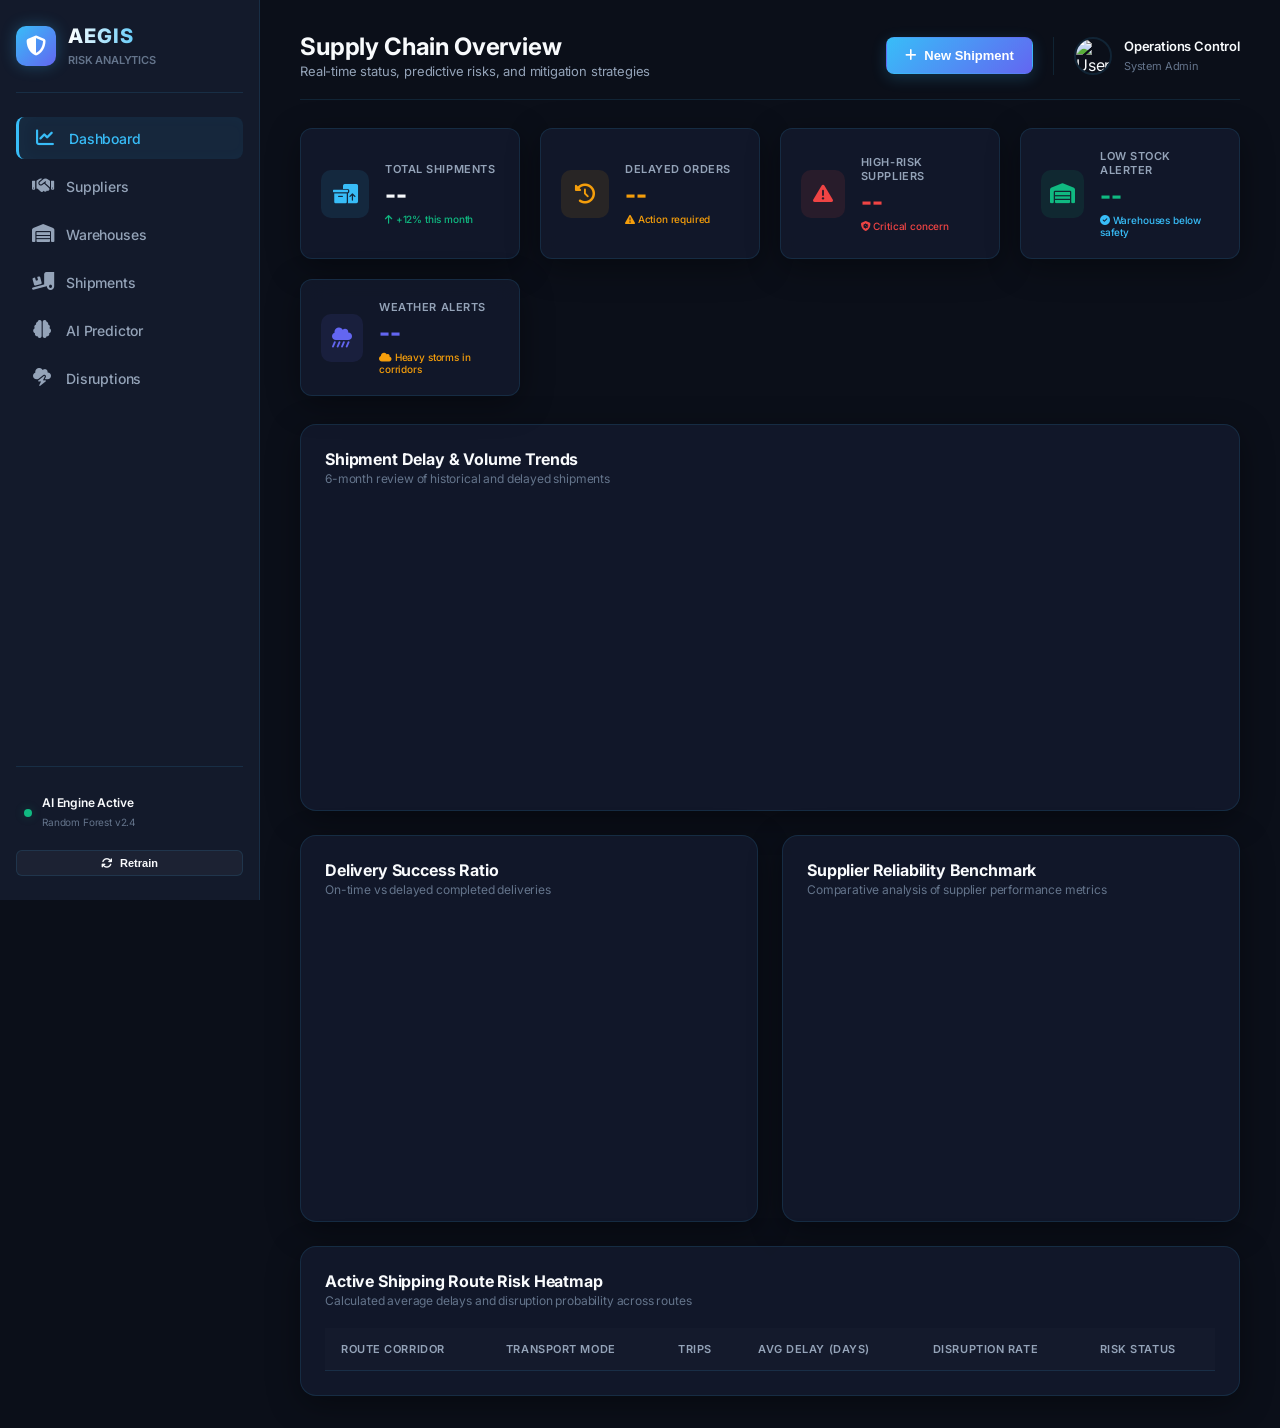
==== index.html @ c8219373 "Deploy Aegis dashboard to GitHub Pages with client-side simulation" ====
<!DOCTYPE html>
<html lang="en">
<head>
    <meta charset="UTF-8">
    <meta name="viewport" content="width=device-width, initial-scale=1.0">
    <title>Aegis - AI Supply Chain Risk Predictor</title>
    <!-- Google Fonts -->
    <link href="https://fonts.googleapis.com/css2?family=Inter:wght@300;400;500;600;700;800&family=JetBrains+Mono:wght@400;500&display=swap" rel="stylesheet">
    <!-- FontAwesome Icons -->
    <link rel="stylesheet" href="https://cdnjs.cloudflare.com/ajax/libs/font-awesome/6.4.0/css/all.min.css">
    <!-- Chart.js -->
    <script src="https://cdn.jsdelivr.net/npm/chart.js"></script>
    <!-- Custom CSS -->
    <link rel="stylesheet" href="static/css/style.css">
</head>
<body>
    <div class="app-container">
        <!-- Sidebar Navigation -->
        <aside class="sidebar">
            <div class="logo-area">
                <div class="logo-icon">
                    <i class="fa-solid fa-shield-halved"></i>
                </div>
                <div class="logo-text">
                    <h1>AEGIS</h1>
                    <span>Risk Analytics</span>
                </div>
            </div>
            
            <nav class="nav-menu">
                <a href="#" class="nav-item active" data-tab="dashboard">
                    <i class="fa-solid fa-chart-line"></i>
                    <span>Dashboard</span>
                </a>
                <a href="#" class="nav-item" data-tab="suppliers">
                    <i class="fa-solid fa-handshake"></i>
                    <span>Suppliers</span>
                </a>
                <a href="#" class="nav-item" data-tab="warehouses">
                    <i class="fa-solid fa-warehouse"></i>
                    <span>Warehouses</span>
                </a>
                <a href="#" class="nav-item" data-tab="shipments">
                    <i class="fa-solid fa-truck-ramp-box"></i>
                    <span>Shipments</span>
                </a>
                <a href="#" class="nav-item" data-tab="predictor">
                    <i class="fa-solid fa-brain"></i>
                    <span>AI Predictor</span>
                </a>
                <a href="#" class="nav-item" data-tab="disruptions">
                    <i class="fa-solid fa-cloud-bolt"></i>
                    <span>Disruptions</span>
                </a>
            </nav>
            
            <div class="sidebar-footer">
                <div class="model-status">
                    <div class="status-indicator online"></div>
                    <div class="status-details">
                        <p>AI Engine Active</p>
                        <span>Random Forest v2.4</span>
                    </div>
                </div>
                <button class="btn btn-secondary btn-sm" id="btn-retrain-sidebar">
                    <i class="fa-solid fa-arrows-rotate"></i> Retrain
                </button>
            </div>
        </aside>

        <!-- Main Workspace -->
        <main class="main-content">
            <!-- Header -->
            <header class="main-header">
                <div class="header-title">
                    <h2 id="current-tab-title">Supply Chain Overview</h2>
                    <p id="current-tab-subtitle">Real-time status, predictive risks, and mitigation strategies</p>
                </div>
                <div class="header-actions">
                    <button class="btn btn-primary" id="btn-add-shipment-header">
                        <i class="fa-solid fa-plus"></i> New Shipment
                    </button>
                    <div class="user-profile">
                        <img src="https://ui-avatars.com/api/?name=Supply+Manager&background=0F172A&color=38BDF8&bold=true" alt="User Avatar" class="profile-pic">
                        <div class="user-info">
                            <h4>Operations Control</h4>
                            <span>System Admin</span>
                        </div>
                    </div>
                </div>
            </header>

            <!-- Dynamic Tab Views -->
            <div class="tab-content-container">
                
                <!-- 1. DASHBOARD TAB -->
                <section class="tab-view active" id="tab-dashboard">
                    <!-- Metrics Cards Grid -->
                    <div class="metrics-grid">
                        <div class="metric-card card-glow-blue">
                            <div class="card-icon blue-bg">
                                <i class="fa-solid fa-boxes-packing"></i>
                            </div>
                            <div class="card-data">
                                <span class="metric-label">Total Shipments</span>
                                <h3 class="metric-value" id="stat-total-shipments">--</h3>
                                <span class="metric-change positive"><i class="fa-solid fa-arrow-up"></i> +12% this month</span>
                            </div>
                        </div>
                        <div class="metric-card card-glow-amber">
                            <div class="card-icon amber-bg">
                                <i class="fa-solid fa-clock-rotate-left"></i>
                            </div>
                            <div class="card-data">
                                <span class="metric-label">Delayed Orders</span>
                                <h3 class="metric-value text-amber" id="stat-delayed-orders">--</h3>
                                <span class="metric-change warning"><i class="fa-solid fa-triangle-exclamation"></i> Action required</span>
                            </div>
                        </div>
                        <div class="metric-card card-glow-red">
                            <div class="card-icon red-bg">
                                <i class="fa-solid fa-triangle-exclamation"></i>
                            </div>
                            <div class="card-data">
                                <span class="metric-label">High-Risk Suppliers</span>
                                <h3 class="metric-value text-red" id="stat-high-risk-suppliers">--</h3>
                                <span class="metric-change danger"><i class="fa-solid fa-shield-virus"></i> Critical concern</span>
                            </div>
                        </div>
                        <div class="metric-card card-glow-emerald">
                            <div class="card-icon emerald-bg">
                                <i class="fa-solid fa-warehouse"></i>
                            </div>
                            <div class="card-data">
                                <span class="metric-label">Low Stock Alerter</span>
                                <h3 class="metric-value text-emerald" id="stat-low-stock-warehouses">--</h3>
                                <span class="metric-change safe"><i class="fa-solid fa-circle-check"></i> Warehouses below safety</span>
                            </div>
                        </div>
                        <div class="metric-card card-glow-indigo">
                            <div class="card-icon indigo-bg">
                                <i class="fa-solid fa-cloud-showers-heavy"></i>
                            </div>
                            <div class="card-data">
                                <span class="metric-label">Weather Alerts</span>
                                <h3 class="metric-value text-indigo" id="stat-weather-alerts">--</h3>
                                <span class="metric-change warning"><i class="fa-solid fa-cloud"></i> Heavy storms in corridors</span>
                            </div>
                        </div>
                    </div>

                    <!-- Charts Grid -->
                    <div class="dashboard-grid">
                        <div class="grid-card double-width">
                            <div class="card-header">
                                <h3>Shipment Delay & Volume Trends</h3>
                                <p>6-month review of historical and delayed shipments</p>
                            </div>
                            <div class="chart-wrapper">
                                <canvas id="chart-delay-trends"></canvas>
                            </div>
                        </div>
                        
                        <div class="grid-card">
                            <div class="card-header">
                                <h3>Delivery Success Ratio</h3>
                                <p>On-time vs delayed completed deliveries</p>
                            </div>
                            <div class="chart-wrapper">
                                <canvas id="chart-delivery-success"></canvas>
                            </div>
                        </div>

                        <div class="grid-card">
                            <div class="card-header">
                                <h3>Supplier Reliability Benchmark</h3>
                                <p>Comparative analysis of supplier performance metrics</p>
                            </div>
                            <div class="chart-wrapper">
                                <canvas id="chart-supplier-perf"></canvas>
                            </div>
                        </div>

                        <div class="grid-card double-width">
                            <div class="card-header">
                                <h3>Active Shipping Route Risk Heatmap</h3>
                                <p>Calculated average delays and disruption probability across routes</p>
                            </div>
                            <div class="route-heatmap-container">
                                <div class="table-responsive">
                                    <table class="data-table" id="table-route-heatmap">
                                        <thead>
                                            <tr>
                                                <th>Route Corridor</th>
                                                <th>Transport Mode</th>
                                                <th>Trips</th>
                                                <th>Avg Delay (Days)</th>
                                                <th>Disruption Rate</th>
                                                <th>Risk Status</th>
                                            </tr>
                                        </thead>
                                        <tbody>
                                            <!-- Dynanically populated -->
                                        </tbody>
                                    </table>
                                </div>
                            </div>
                        </div>
                    </div>
                </section>

                <!-- 2. SUPPLIERS TAB -->
                <section class="tab-view" id="tab-suppliers">
                    <div class="section-actions-bar">
                        <h3>Supplier Roster & Risks</h3>
                        <button class="btn btn-primary btn-icon-text" id="btn-show-add-supplier">
                            <i class="fa-solid fa-user-plus"></i> Add New Supplier
                        </button>
                    </div>

                    <!-- Form Panel (Hidden by default) -->
                    <div class="form-panel collapse-panel" id="panel-add-supplier">
                        <div class="panel-header">
                            <h4>Register New Supplier</h4>
                            <button class="close-btn" id="btn-close-supplier-form"><i class="fa-solid fa-xmark"></i></button>
                        </div>
                        <form id="form-add-supplier" class="grid-form">
                            <div class="form-group">
                                <label for="sup-name">Supplier Name*</label>
                                <input type="text" id="sup-name" required placeholder="e.g. Reliance Logistics Group">
                            </div>
                            <div class="form-group">
                                <label for="sup-email">Contact Email</label>
                                <input type="email" id="sup-email" placeholder="e.g. supply@reliance.com">
                            </div>
                            <div class="form-group">
                                <label for="sup-phone">Contact Phone</label>
                                <input type="text" id="sup-phone" placeholder="e.g. +91-22-345678">
                            </div>
                            <div class="form-group">
                                <label for="sup-reliability">Historical Reliability Score (0-100)*</label>
                                <input type="number" id="sup-reliability" min="1" max="100" value="95" required>
                            </div>
                            <div class="form-group">
                                <label for="sup-delays">Past Delays Ratio (0.00 - 1.00)*</label>
                                <input type="number" id="sup-delays" min="0" max="1" step="0.01" value="0.05" required>
                            </div>
                            <div class="form-group">
                                <label for="sup-political">Geopolitical Risk Level*</label>
                                <select id="sup-political" required>
                                    <option value="Low">Low Risk</option>
                                    <option value="Medium">Medium Risk</option>
                                    <option value="High">High Risk</option>
                                </select>
                            </div>
                            <div class="form-actions">
                                <button type="button" class="btn btn-secondary" id="btn-cancel-supplier">Cancel</button>
                                <button type="submit" class="btn btn-primary">Save Supplier</button>
                            </div>
                        </form>
                    </div>

                    <div class="suppliers-grid" id="suppliers-list">
                        <!-- Supplier Cards will be injected here -->
                    </div>
                </section>

                <!-- 3. WAREHOUSES TAB -->
                <section class="tab-view" id="tab-warehouses">
                    <div class="section-actions-bar">
                        <h3>Warehouse Inventory Hubs</h3>
                        <div class="btn-group">
                            <button class="btn btn-secondary" id="btn-show-add-inventory">
                                <i class="fa-solid fa-dolly"></i> Adjust Stock
                            </button>
                            <button class="btn btn-primary" id="btn-show-add-warehouse">
                                <i class="fa-solid fa-house-chimney-medical"></i> Add Warehouse
                            </button>
                        </div>
                    </div>

                    <!-- Add Warehouse Form Panel -->
                    <div class="form-panel collapse-panel" id="panel-add-warehouse">
                        <div class="panel-header">
                            <h4>Register Storage Facility</h4>
                            <button class="close-btn" id="btn-close-warehouse-form"><i class="fa-solid fa-xmark"></i></button>
                        </div>
                        <form id="form-add-warehouse" class="grid-form">
                            <div class="form-group">
                                <label for="wh-name">Warehouse Name*</label>
                                <input type="text" id="wh-name" required placeholder="e.g. Pune Central Depot">
                            </div>
                            <div class="form-group">
                                <label for="wh-location">Location Address*</label>
                                <input type="text" id="wh-location" required placeholder="e.g. Pune, Maharashtra, India">
                            </div>
                            <div class="form-group">
                                <label for="wh-capacity">Storage Capacity (Units)*</label>
                                <input type="number" id="wh-capacity" required min="1000" placeholder="e.g. 50000">
                            </div>
                            <div class="form-group">
                                <label for="wh-threshold">Min Stock Safety Threshold (Units)*</label>
                                <input type="number" id="wh-threshold" required min="100" value="1000">
                            </div>
                            <div class="form-actions">
                                <button type="button" class="btn btn-secondary" id="btn-cancel-warehouse">Cancel</button>
                                <button type="submit" class="btn btn-primary">Save Facility</button>
                            </div>
                        </form>
                    </div>

                    <!-- Adjust Stock Form Panel -->
                    <div class="form-panel collapse-panel" id="panel-add-inventory">
                        <div class="panel-header">
                            <h4>Update Stock / Log Inventory</h4>
                            <button class="close-btn" id="btn-close-inventory-form"><i class="fa-solid fa-xmark"></i></button>
                        </div>
                        <form id="form-add-inventory" class="grid-form">
                            <div class="form-group">
                                <label for="inv-warehouse">Warehouse Location*</label>
                                <select id="inv-warehouse" required>
                                    <!-- Dynamic Warehouses -->
                                </select>
                            </div>
                            <div class="form-group">
                                <label for="inv-item">Item Description*</label>
                                <input type="text" id="inv-item" required placeholder="e.g. Semiconductor Chips (A55)">
                            </div>
                            <div class="form-group">
                                <label for="inv-qty">Stock Quantity*</label>
                                <input type="number" id="inv-qty" required min="0" placeholder="e.g. 1500">
                            </div>
                            <div class="form-group">
                                <label for="inv-cost">Unit Replacement Cost ($)*</label>
                                <input type="number" id="inv-cost" required min="0.01" step="0.01" placeholder="e.g. 45.00">
                            </div>
                            <div class="form-actions">
                                <button type="button" class="btn btn-secondary" id="btn-cancel-inventory">Cancel</button>
                                <button type="submit" class="btn btn-primary">Update Inventory</button>
                            </div>
                        </form>
                    </div>

                    <div class="warehouse-layout">
                        <!-- Warehouses Grid (Left Side) -->
                        <div class="warehouse-grid" id="warehouses-list">
                            <!-- Dynamic Warehouse summary cards -->
                        </div>

                        <!-- Consolidated Inventory Table (Right Side) -->
                        <div class="inventory-card">
                            <div class="card-header">
                                <h3>Consolidated Inventory Matrix</h3>
                                <p>Comprehensive sku stock availability and warehouse mappings</p>
                            </div>
                            <div class="table-responsive">
                                <table class="data-table">
                                    <thead>
                                        <tr>
                                            <th>Item SKU</th>
                                            <th>Stored Facility</th>
                                            <th>Quantity Available</th>
                                            <th>Unit Valuation</th>
                                            <th>Total Asset Value</th>
                                        </tr>
                                    </thead>
                                    <tbody id="inventory-table-body">
                                        <!-- Dynamic items -->
                                    </tbody>
                                </table>
                            </div>
                        </div>
                    </div>
                </section>

                <!-- 4. SHIPMENTS TAB -->
                <section class="tab-view" id="tab-shipments">
                    <div class="section-actions-bar">
                        <h3>Shipment Logistics Pipeline</h3>
                        <button class="btn btn-primary" id="btn-show-add-shipment">
                            <i class="fa-solid fa-truck-loading"></i> Log New Shipment
                        </button>
                    </div>

                    <!-- Log Shipment Form Panel -->
                    <div class="form-panel collapse-panel" id="panel-add-shipment">
                        <div class="panel-header">
                            <h4>Log Cargo Transit</h4>
                            <button class="close-btn" id="btn-close-shipment-form"><i class="fa-solid fa-xmark"></i></button>
                        </div>
                        <form id="form-add-shipment" class="grid-form">
                            <div class="form-group">
                                <label for="ship-tracking">Tracking Reference (Leave empty for Auto-gen)</label>
                                <input type="text" id="ship-tracking" placeholder="e.g. TRK-A7B89">
                            </div>
                            <div class="form-group">
                                <label for="ship-supplier">Originating Supplier*</label>
                                <select id="ship-supplier" required>
                                    <!-- Dynamic -->
                                </select>
                            </div>
                            <div class="form-group">
                                <label for="ship-warehouse">Destination Warehouse*</label>
                                <select id="ship-warehouse" required>
                                    <!-- Dynamic -->
                                </select>
                            </div>
                            <div class="form-group">
                                <label for="ship-origin">Route Origin City*</label>
                                <input type="text" id="ship-origin" required placeholder="e.g. Pune Hub">
                            </div>
                            <div class="form-group">
                                <label for="ship-dest">Route Destination City*</label>
                                <input type="text" id="ship-dest" required placeholder="e.g. Delhi Depot">
                            </div>
                            <div class="form-group">
                                <label for="ship-distance">Transit Distance (km)*</label>
                                <input type="number" id="ship-distance" required min="1" placeholder="e.g. 850">
                            </div>
                            <div class="form-group">
                                <label for="ship-mode">Transport Mode*</label>
                                <select id="ship-mode" required>
                                    <option value="Truck">Road Transport (Truck)</option>
                                    <option value="Rail">Rail Freight (Train)</option>
                                    <option value="Air">Air Freight (Plane)</option>
                                    <option value="Sea">Ocean Cargo (Ship)</option>
                                </select>
                            </div>
                            <div class="form-group">
                                <label for="ship-weather">Local Weather forecast*</label>
                                <select id="ship-weather" required>
                                    <option value="Clear">Clear Sky</option>
                                    <option value="Light Rain">Light Drizzle / Rain</option>
                                    <option value="Heavy Rain">Torrential Downpour / Heavy Rain</option>
                                    <option value="Snow">Snow Accumulation / Blizzard</option>
                                    <option value="Storm">Severe Wind Storm / Typhoon</option>
                                </select>
                            </div>
                            <div class="form-group">
                                <label for="ship-traffic">Expected Highway Traffic*</label>
                                <select id="ship-traffic" required>
                                    <option value="Low">Low Traffic (Smooth Flow)</option>
                                    <option value="Medium">Moderate Traffic (Minor delays)</option>
                                    <option value="High">Congested Traffic (Heavy jams)</option>
                                </select>
                            </div>
                            <div class="form-group">
                                <label for="ship-fuel">Fuel Market Price ($/Gal)*</label>
                                <input type="number" id="ship-fuel" min="0.1" step="0.01" value="3.50" required>
                            </div>
                            <div class="form-group">
                                <label for="ship-holiday">Is Holiday / Peak Season?*</label>
                                <select id="ship-holiday" required>
                                    <option value="0">Standard Season</option>
                                    <option value="1">Holiday / Festival Season (Peak Load)</option>
                                </select>
                            </div>
                            <div class="form-group">
                                <label for="ship-date">Departure Date*</label>
                                <input type="date" id="ship-date" required>
                            </div>
                            <div class="form-group">
                                <label for="ship-status">Transit Status*</label>
                                <select id="ship-status" required>
                                    <option value="In Transit">In Transit</option>
                                    <option value="Delivered">Delivered (No Delay)</option>
                                    <option value="Delayed">Delayed (Stuck/Late)</option>
                                </select>
                            </div>
                            <div class="form-group historical-only" style="display:none;">
                                <label for="ship-delay-days">Actual Delay (Days)</label>
                                <input type="number" id="ship-delay-days" min="0" value="0">
                            </div>
                            <div class="form-actions">
                                <button type="button" class="btn btn-secondary" id="btn-cancel-shipment">Cancel</button>
                                <button type="submit" class="btn btn-primary">Log Cargo</button>
                            </div>
                        </form>
                    </div>

                    <!-- Shipments Data Table -->
                    <div class="grid-card full-width">
                        <div class="table-responsive">
                            <table class="data-table" id="shipments-table">
                                <thead>
                                    <tr>
                                        <th>Ref Code</th>
                                        <th>Supplier Name</th>
                                        <th>Route Corridor</th>
                                        <th>Distance</th>
                                        <th>Transport</th>
                                        <th>Departure</th>
                                        <th>Status</th>
                                        <th>Weather</th>
                                        <th>Traffic</th>
                                        <th>Delay</th>
                                    </tr>
                                </thead>
                                <tbody id="shipments-table-body">
                                    <!-- Loaded dynamically -->
                                </tbody>
                            </table>
                        </div>
                    </div>
                </section>

                <!-- 5. AI PREDICTOR TAB -->
                <section class="tab-view" id="tab-predictor">
                    <div class="ai-predictor-layout">
                        <!-- Left Panel: Parameter Controls -->
                        <div class="predictor-controls card-glow-indigo">
                            <div class="card-header">
                                <h3>AI Simulation Console</h3>
                                <p>Adjust supply chain parameters below to simulate shipment delay probability, expected durations, and recommended actions.</p>
                            </div>
                            <form id="form-ai-predictor" class="vertical-form">
                                <div class="form-group">
                                    <label for="pred-supplier">Originating Supplier</label>
                                    <select id="pred-supplier" required>
                                        <!-- Dynamic suppliers list -->
                                    </select>
                                    <small class="helper-text" id="pred-supplier-meta">Geopolitical & Reliability indicators auto-resolved</small>
                                </div>
                                <div class="form-group">
                                    <label for="pred-mode">Logistics transport Mode</label>
                                    <select id="pred-mode" required>
                                        <option value="Truck">Road Freight (Truck)</option>
                                        <option value="Rail">Rail Transport (Freight Train)</option>
                                        <option value="Air">Air Freight (Cargo plane)</option>
                                        <option value="Sea">Maritime Freight (Cargo Ship)</option>
                                    </select>
                                </div>
                                <div class="form-group">
                                    <label for="pred-weather">Forecasted Weather Conditions</label>
                                    <select id="pred-weather" required>
                                        <option value="Clear">Clear / Stable</option>
                                        <option value="Light Rain">Light Rain / Showers</option>
                                        <option value="Heavy Rain">Heavy Rain / Downpour</option>
                                        <option value="Snow">Freezing Snow / Ice Accumulation</option>
                                        <option value="Storm">Severe Gales / Storm cell</option>
                                    </select>
                                </div>
                                <div class="form-group">
                                    <label for="pred-traffic">Traffic Congestion Index</label>
                                    <select id="pred-traffic" required>
                                        <option value="Low">Low Traffic (Smooth Transit)</option>
                                        <option value="Medium">Medium Traffic (Moderate Delay)</option>
                                        <option value="High">High Traffic (Gridlocks)</option>
                                    </select>
                                </div>
                                <div class="form-group">
                                    <label for="pred-distance">Calculated Route Distance (km)</label>
                                    <div class="slider-container">
                                        <input type="range" id="pred-distance" min="50" max="2500" value="850" class="custom-slider">
                                        <span class="slider-value" id="pred-distance-val">850 km</span>
                                    </div>
                                </div>
                                <div class="form-group">
                                    <label for="pred-fuel">Fuel Market Price Index ($/Gal)</label>
                                    <div class="slider-container">
                                        <input type="range" id="pred-fuel" min="2.00" max="6.00" step="0.10" value="3.50" class="custom-slider">
                                        <span class="slider-value" id="pred-fuel-val">$3.50</span>
                                    </div>
                                </div>
                                <div class="form-group">
                                    <label for="pred-holiday">Holiday Peak Loading</label>
                                    <select id="pred-holiday" required>
                                        <option value="0">Off-Peak Season (Standard)</option>
                                        <option value="1">Peak Festive / Holiday Season</option>
                                    </select>
                                </div>
                                
                                <button type="submit" class="btn btn-primary btn-block" id="btn-predict-risk">
                                    <i class="fa-solid fa-wand-magic-sparkles"></i> Compute Predictive Risk
                                </button>
                            </form>
                        </div>

                        <!-- Right Panel: Results & Recommendations -->
                        <div class="predictor-results">
                            <!-- Gauge Card -->
                            <div class="results-grid-top">
                                <div class="grid-card text-center" id="card-risk-gauge">
                                    <div class="card-header">
                                        <h3>Computed Risk Assessment</h3>
                                    </div>
                                    <div class="risk-gauge-wrapper">
                                        <div class="risk-gauge">
                                            <svg viewBox="0 0 100 100" class="gauge-svg">
                                                <circle cx="50" cy="50" r="40" class="gauge-background"></circle>
                                                <circle cx="50" cy="50" r="40" class="gauge-fill" id="gauge-fill-circle" stroke-dasharray="251.2" stroke-dashoffset="251.2"></circle>
                                            </svg>
                                            <div class="gauge-text">
                                                <h2 id="predicted-risk-score">--%</h2>
                                                <span>Risk Rating</span>
                                            </div>
                                        </div>
                                    </div>
                                    <h4 class="risk-badge badge-neutral" id="predicted-risk-level">No Simulation Executed</h4>
                                </div>

                                <div class="results-stats-panel">
                                    <div class="grid-card metric-item">
                                        <span class="label">Delay Probability</span>
                                        <h3 id="predicted-delay-prob">--%</h3>
                                        <div class="progress-bar-container">
                                            <div class="progress-bar" id="prob-progress-bar" style="width: 0%"></div>
                                        </div>
                                    </div>
                                    <div class="grid-card metric-item">
                                        <span class="label">Expected Late Margin</span>
                                        <h3 id="predicted-delay-days">-- Days</h3>
                                        <p class="explanation-text">Calculated margin beyond standard transit timeline</p>
                                    </div>
                                </div>
                            </div>

                            <!-- Recommendations Card -->
                            <div class="grid-card mt-4" id="recommendations-box">
                                <div class="card-header card-header-ai">
                                    <div class="header-ai-title">
                                        <i class="fa-solid fa-gears text-indigo"></i>
                                        <div>
                                            <h3>AI-Recommended Actionable Mitigations</h3>
                                            <p>Optimized options generated to bypass identified risk paths</p>
                                        </div>
                                    </div>
                                </div>
                                <div class="recommendations-body">
                                    <ul class="recommendation-list" id="recommendation-list-container">
                                        <li class="reco-placeholder">
                                            <i class="fa-solid fa-circle-info"></i>
                                            <p>Awaiting simulation input. Submit parameters in the console to evaluate supply chain paths.</p>
                                        </li>
                                    </ul>
                                </div>
                            </div>
                        </div>
                    </div>
                </section>

                <!-- 6. DISRUPTIONS / ALERTS TAB -->
                <section class="tab-view" id="tab-disruptions">
                    <div class="disruption-header-card">
                        <div class="disruption-banner-content">
                            <i class="fa-solid fa-triangle-exclamation pulse-warning"></i>
                            <div>
                                <h3>Global Supply Chain Threat Matrix</h3>
                                <p>Simulate localized political crises, weather events, or carrier closures to test the system resilience.</p>
                            </div>
                        </div>
                    </div>

                    <div class="disruptions-layout">
                        <!-- Left Side: Controls -->
                        <div class="grid-card">
                            <div class="card-header">
                                <h3>Emergency Disruption Simulator</h3>
                                <p>Inject global disruption vectors to recalculate pipeline hazards</p>
                            </div>
                            <div class="simulation-list">
                                <div class="simulator-item">
                                    <div class="sim-details">
                                        <h5>Monsoon Storm Warning (West Coast Hub)</h5>
                                        <p>Injects Heavy Storms and flooding across road transits to Mumbai.</p>
                                    </div>
                                    <button class="btn btn-warning btn-sm" onclick="simulateDisruption('monsoon')">Trigger Scenario</button>
                                </div>
                                
                                <div class="simulator-item">
                                    <div class="sim-details">
                                        <h5>International Crude Price Spike</h5>
                                        <p>Spikes global fuel prices to $5.50/Gal, impacting profit margins and delay ratios.</p>
                                    </div>
                                    <button class="btn btn-warning btn-sm" onclick="simulateDisruption('fuel')">Trigger Scenario</button>
                                </div>

                                <div class="simulator-item">
                                    <div class="sim-details">
                                        <h5>General Port Strike (East Coast Ports)</h5>
                                        <p>Triggers severe congestion, air freight backlogs, and spikes Chennai transit delay metrics.</p>
                                    </div>
                                    <button class="btn btn-danger btn-sm" onclick="simulateDisruption('strike')">Trigger Scenario</button>
                                </div>
                            </div>
                        </div>

                        <!-- Right Side: Threat logs -->
                        <div class="grid-card">
                            <div class="card-header">
                                <h3>Active Transit Risk Alerter</h3>
                                <p>Currently flagged shipping corridors requiring attention</p>
                            </div>
                            <div class="active-threats-list" id="active-threats-container">
                                <!-- Populated dynamically -->
                            </div>
                        </div>
                    </div>
                </section>

            </div>
        </main>
    </div>

    <!-- Notification Toast -->
    <div id="toast-notification" class="toast hidden">
        <i class="fa-solid fa-circle-check toast-icon"></i>
        <div class="toast-body">
            <h5 id="toast-title">Notification</h5>
            <p id="toast-message">Operation successful.</p>
        </div>
    </div>

    <!-- Main JS -->
    <script src="static/js/mock-data.js"></script>
    <script src="static/js/charts.js"></script>
    <script src="static/js/app.js"></script>
</body>
</html>
---- static/css/style.css ----
/* ==========================================================================
   AEGIS SUPPLY CHAIN RISK PREDICTOR - STYLESHEET
   ========================================================================== */

:root {
    --bg-primary: #0b0f19;
    --bg-secondary: #131a2b;
    --bg-glass: rgba(20, 27, 47, 0.75);
    --border-color: rgba(56, 189, 248, 0.12);
    --border-hover: rgba(56, 189, 248, 0.3);
    
    --text-primary: #f8fafc;
    --text-secondary: #94a3b8;
    --text-muted: #64748b;
    
    --color-primary: #38bdf8;
    --color-primary-glow: rgba(56, 189, 248, 0.3);
    --color-emerald: #10b981;
    --color-emerald-glow: rgba(16, 185, 129, 0.25);
    --color-amber: #f59e0b;
    --color-amber-glow: rgba(245, 158, 11, 0.25);
    --color-red: #ef4444;
    --color-red-glow: rgba(239, 68, 68, 0.25);
    --color-indigo: #6366f1;
    --color-indigo-glow: rgba(99, 102, 241, 0.25);
    
    --font-sans: 'Inter', -apple-system, BlinkMacSystemFont, "Segoe UI", Roboto, sans-serif;
    --font-mono: 'JetBrains Mono', monospace;
    --card-shadow: 0 8px 32px 0 rgba(0, 0, 0, 0.37);
    --transition-smooth: all 0.3s cubic-bezier(0.4, 0, 0.2, 1);
}

/* Base Reset & Styling */
* {
    margin: 0;
    padding: 0;
    box-sizing: border-box;
}

body {
    background-color: var(--bg-primary);
    color: var(--text-primary);
    font-family: var(--font-sans);
    min-height: 100vh;
    overflow-x: hidden;
    letter-spacing: -0.01em;
}

/* App Container Layout */
.app-container {
    display: flex;
    min-height: 100vh;
}

/* Sidebar Navigation */
.sidebar {
    width: 260px;
    background-color: var(--bg-secondary);
    border-right: 1px solid var(--border-color);
    display: flex;
    flex-direction: column;
    padding: 24px 16px;
    position: fixed;
    height: 100vh;
    z-index: 100;
}

.logo-area {
    display: flex;
    align-items: center;
    gap: 12px;
    padding-bottom: 24px;
    border-bottom: 1px solid var(--border-color);
    margin-bottom: 24px;
}

.logo-icon {
    background: linear-gradient(135deg, var(--color-primary), var(--color-indigo));
    width: 40px;
    height: 40px;
    border-radius: 10px;
    display: flex;
    align-items: center;
    justify-content: center;
    box-shadow: 0 0 15px var(--color-primary-glow);
}

.logo-icon i {
    font-size: 20px;
    color: #ffffff;
}

.logo-text h1 {
    font-size: 20px;
    font-weight: 800;
    letter-spacing: 0.05em;
    background: linear-gradient(to right, #ffffff, var(--color-primary));
    -webkit-background-clip: text;
    -webkit-text-fill-color: transparent;
}

.logo-text span {
    font-size: 11px;
    color: var(--text-muted);
    text-transform: uppercase;
    font-weight: 600;
}

.nav-menu {
    display: flex;
    flex-direction: column;
    gap: 6px;
    flex-grow: 1;
}

.nav-item {
    display: flex;
    align-items: center;
    gap: 14px;
    padding: 12px 16px;
    color: var(--text-secondary);
    text-decoration: none;
    border-radius: 8px;
    font-size: 14px;
    font-weight: 500;
    transition: var(--transition-smooth);
}

.nav-item i {
    font-size: 18px;
    width: 20px;
    text-align: center;
}

.nav-item:hover {
    background-color: rgba(255, 255, 255, 0.03);
    color: var(--text-primary);
}

.nav-item.active {
    background-color: rgba(56, 189, 248, 0.08);
    color: var(--color-primary);
    border-left: 3px solid var(--color-primary);
    box-shadow: inset 5px 0 15px rgba(56, 189, 248, 0.03);
}

.sidebar-footer {
    border-top: 1px solid var(--border-color);
    padding-top: 20px;
    display: flex;
    flex-direction: column;
    gap: 12px;
}

.model-status {
    display: flex;
    align-items: center;
    gap: 10px;
    padding: 8px;
}

.status-indicator {
    width: 8px;
    height: 8px;
    border-radius: 50%;
}

.status-indicator.online {
    background-color: var(--color-emerald);
    box-shadow: 0 0 10px var(--color-emerald-glow);
}

.status-details p {
    font-size: 12px;
    font-weight: 600;
    color: var(--text-primary);
}

.status-details span {
    font-size: 10px;
    color: var(--text-muted);
}

/* Main Workspace */
.main-content {
    margin-left: 260px;
    flex-grow: 1;
    padding: 32px 40px;
    min-height: 100vh;
    display: flex;
    flex-direction: column;
    gap: 28px;
}

/* Header */
.main-header {
    display: flex;
    justify-content: space-between;
    align-items: center;
    padding-bottom: 20px;
    border-bottom: 1px solid var(--border-color);
}

.header-title h2 {
    font-size: 24px;
    font-weight: 700;
    color: var(--text-primary);
}

.header-title p {
    font-size: 13px;
    color: var(--text-secondary);
    margin-top: 2px;
}

.header-actions {
    display: flex;
    align-items: center;
    gap: 20px;
}

.user-profile {
    display: flex;
    align-items: center;
    gap: 12px;
    padding-left: 20px;
    border-left: 1px solid var(--border-color);
}

.profile-pic {
    width: 38px;
    height: 38px;
    border-radius: 50%;
    border: 2px solid var(--border-color);
}

.user-info h4 {
    font-size: 13px;
    font-weight: 600;
    color: var(--text-primary);
}

.user-info span {
    font-size: 11px;
    color: var(--text-muted);
}

/* Buttons */
.btn {
    display: inline-flex;
    align-items: center;
    justify-content: center;
    gap: 8px;
    padding: 10px 18px;
    border-radius: 8px;
    font-size: 13px;
    font-weight: 600;
    cursor: pointer;
    border: 1px solid transparent;
    transition: var(--transition-smooth);
}

.btn-primary {
    background: linear-gradient(135deg, var(--color-primary), var(--color-indigo));
    color: #ffffff;
    box-shadow: 0 4px 15px rgba(56, 189, 248, 0.2);
}

.btn-primary:hover {
    transform: translateY(-1px);
    box-shadow: 0 6px 20px rgba(56, 189, 248, 0.35);
}

.btn-secondary {
    background-color: rgba(255, 255, 255, 0.04);
    border-color: var(--border-color);
    color: var(--text-primary);
}

.btn-secondary:hover {
    background-color: rgba(255, 255, 255, 0.08);
    border-color: var(--border-hover);
}

.btn-warning {
    background-color: rgba(245, 158, 11, 0.1);
    border-color: rgba(245, 158, 11, 0.3);
    color: var(--color-amber);
}

.btn-warning:hover {
    background-color: rgba(245, 158, 11, 0.2);
}

.btn-danger {
    background-color: rgba(239, 68, 68, 0.1);
    border-color: rgba(239, 68, 68, 0.3);
    color: var(--color-red);
}

.btn-danger:hover {
    background-color: rgba(239, 68, 68, 0.2);
}

.btn-sm {
    padding: 6px 12px;
    font-size: 11px;
    border-radius: 6px;
}

.btn-block {
    width: 100%;
}

/* Tab Views Container */
.tab-content-container {
    flex-grow: 1;
}

.tab-view {
    display: none;
    animation: fadeIn 0.4s ease;
}

.tab-view.active {
    display: block;
}

@keyframes fadeIn {
    from { opacity: 0; transform: translateY(8px); }
    to { opacity: 1; transform: translateY(0); }
}

/* Metric Cards */
.metrics-grid {
    display: grid;
    grid-template-columns: repeat(auto-fit, minmax(200px, 1fr));
    gap: 20px;
    margin-bottom: 28px;
}

.metric-card {
    background-color: var(--bg-glass);
    backdrop-filter: blur(12px);
    border: 1px solid var(--border-color);
    border-radius: 12px;
    padding: 20px;
    display: flex;
    align-items: center;
    gap: 16px;
    transition: var(--transition-smooth);
    box-shadow: var(--card-shadow);
}

.metric-card:hover {
    transform: translateY(-4px);
    border-color: var(--border-hover);
}

.card-glow-blue:hover { box-shadow: 0 8px 30px rgba(56, 189, 248, 0.1); }
.card-glow-amber:hover { box-shadow: 0 8px 30px rgba(245, 158, 11, 0.1); }
.card-glow-red:hover { box-shadow: 0 8px 30px rgba(239, 68, 68, 0.1); }
.card-glow-emerald:hover { box-shadow: 0 8px 30px rgba(16, 185, 129, 0.1); }
.card-glow-indigo:hover { box-shadow: 0 8px 30px rgba(99, 102, 241, 0.1); }

.card-icon {
    width: 48px;
    height: 48px;
    border-radius: 10px;
    display: flex;
    align-items: center;
    justify-content: center;
    font-size: 20px;
}

.blue-bg { background-color: rgba(56, 189, 248, 0.1); color: var(--color-primary); }
.amber-bg { background-color: rgba(245, 158, 11, 0.1); color: var(--color-amber); }
.red-bg { background-color: rgba(239, 68, 68, 0.1); color: var(--color-red); }
.emerald-bg { background-color: rgba(16, 185, 129, 0.1); color: var(--color-emerald); }
.indigo-bg { background-color: rgba(99, 102, 241, 0.1); color: var(--color-indigo); }

.card-data {
    display: flex;
    flex-direction: column;
}

.metric-label {
    font-size: 11px;
    font-weight: 600;
    text-transform: uppercase;
    color: var(--text-secondary);
    letter-spacing: 0.05em;
}

.metric-value {
    font-size: 24px;
    font-weight: 800;
    margin: 4px 0;
    color: var(--text-primary);
}

.metric-change {
    font-size: 10px;
    font-weight: 500;
}

.metric-change.positive { color: var(--color-emerald); }
.metric-change.warning { color: var(--color-amber); }
.metric-change.danger { color: var(--color-red); }
.metric-change.safe { color: var(--color-primary); }

.text-amber { color: var(--color-amber); }
.text-red { color: var(--color-red); }
.text-emerald { color: var(--color-emerald); }
.text-indigo { color: var(--color-indigo); }

/* Grid Dashboard */
.dashboard-grid {
    display: grid;
    grid-template-columns: repeat(2, 1fr);
    gap: 24px;
}

.grid-card {
    background-color: var(--bg-glass);
    border: 1px solid var(--border-color);
    border-radius: 16px;
    padding: 24px;
    box-shadow: var(--card-shadow);
}

.double-width {
    grid-column: span 2;
}

.card-header {
    margin-bottom: 20px;
}

.card-header h3 {
    font-size: 16px;
    font-weight: 700;
    color: var(--text-primary);
}

.card-header p {
    font-size: 12px;
    color: var(--text-muted);
    margin-top: 2px;
}

.chart-wrapper {
    position: relative;
    height: 280px;
    width: 100%;
}

/* Forms & Input Styling */
.section-actions-bar {
    display: flex;
    justify-content: space-between;
    align-items: center;
    margin-bottom: 20px;
}

.section-actions-bar h3 {
    font-size: 18px;
    font-weight: 700;
}

.collapse-panel {
    max-height: 0;
    overflow: hidden;
    transition: max-height 0.4s ease-out, padding 0.4s ease-out;
}

.collapse-panel.open {
    max-height: 800px;
    margin-bottom: 24px;
}

.form-panel {
    background-color: rgba(20, 27, 47, 0.95);
    border: 1px solid var(--border-hover);
    border-radius: 16px;
    padding: 0;
    box-shadow: 0 10px 40px rgba(0, 0, 0, 0.5);
}

.form-panel.open {
    padding: 24px;
}

.panel-header {
    display: flex;
    justify-content: space-between;
    align-items: center;
    border-bottom: 1px solid var(--border-color);
    padding-bottom: 12px;
    margin-bottom: 20px;
}

.panel-header h4 {
    font-size: 16px;
    font-weight: 700;
}

.close-btn {
    background: none;
    border: none;
    color: var(--text-secondary);
    cursor: pointer;
    font-size: 16px;
}

.close-btn:hover {
    color: var(--text-primary);
}

.grid-form {
    display: grid;
    grid-template-columns: repeat(auto-fit, minmax(220px, 1fr));
    gap: 20px;
}

.vertical-form {
    display: flex;
    flex-direction: column;
    gap: 16px;
}

.form-group {
    display: flex;
    flex-direction: column;
    gap: 8px;
}

.form-group label {
    font-size: 12px;
    font-weight: 600;
    color: var(--text-secondary);
}

.form-group input,
.form-group select {
    background-color: rgba(255, 255, 255, 0.03);
    border: 1px solid var(--border-color);
    border-radius: 8px;
    padding: 10px 14px;
    color: var(--text-primary);
    font-family: var(--font-sans);
    font-size: 13px;
    transition: var(--transition-smooth);
    outline: none;
}

.form-group input:focus,
.form-group select:focus {
    border-color: var(--color-primary);
    box-shadow: 0 0 10px rgba(56, 189, 248, 0.15);
}

.form-actions {
    grid-column: 1 / -1;
    display: flex;
    justify-content: flex-end;
    gap: 12px;
    margin-top: 10px;
    border-top: 1px solid var(--border-color);
    padding-top: 16px;
}

.helper-text {
    font-size: 11px;
    color: var(--text-muted);
}

/* Slider Controls */
.slider-container {
    display: flex;
    align-items: center;
    gap: 14px;
}

.custom-slider {
    flex-grow: 1;
    -webkit-appearance: none;
    appearance: none;
    height: 6px;
    border-radius: 3px;
    background: rgba(255, 255, 255, 0.08);
    outline: none;
}

.custom-slider::-webkit-slider-thumb {
    -webkit-appearance: none;
    appearance: none;
    width: 16px;
    height: 16px;
    border-radius: 50%;
    background: linear-gradient(135deg, var(--color-primary), var(--color-indigo));
    cursor: pointer;
    box-shadow: 0 0 10px var(--color-primary-glow);
}

.slider-value {
    font-family: var(--font-mono);
    font-size: 12px;
    color: var(--color-primary);
    min-width: 60px;
    text-align: right;
}

/* Data Table Styling */
.table-responsive {
    overflow-x: auto;
    width: 100%;
}

.data-table {
    width: 100%;
    border-collapse: collapse;
    text-align: left;
    font-size: 13px;
}

.data-table th,
.data-table td {
    padding: 14px 16px;
    border-bottom: 1px solid var(--border-color);
}

.data-table th {
    color: var(--text-secondary);
    font-weight: 600;
    text-transform: uppercase;
    font-size: 11px;
    letter-spacing: 0.05em;
    background-color: rgba(255, 255, 255, 0.01);
}

.data-table tbody tr {
    transition: var(--transition-smooth);
}

.data-table tbody tr:hover {
    background-color: rgba(255, 255, 255, 0.02);
}

/* Supplier Layout */
.suppliers-grid {
    display: grid;
    grid-template-columns: repeat(auto-fit, minmax(320px, 1fr));
    gap: 24px;
}

.supplier-card {
    background-color: var(--bg-glass);
    border: 1px solid var(--border-color);
    border-radius: 16px;
    padding: 24px;
    box-shadow: var(--card-shadow);
    display: flex;
    flex-direction: column;
    gap: 16px;
    transition: var(--transition-smooth);
}

.supplier-card:hover {
    transform: translateY(-4px);
    border-color: var(--border-hover);
    box-shadow: 0 8px 30px rgba(56, 189, 248, 0.05);
}

.supplier-card-header {
    display: flex;
    justify-content: space-between;
    align-items: flex-start;
}

.supplier-details h4 {
    font-size: 16px;
    font-weight: 700;
}

.supplier-details p {
    font-size: 12px;
    color: var(--text-muted);
    margin-top: 4px;
}

.badge {
    padding: 4px 8px;
    border-radius: 4px;
    font-size: 10px;
    font-weight: 700;
    text-transform: uppercase;
}

.badge-success { background-color: rgba(16, 185, 129, 0.15); color: var(--color-emerald); }
.badge-warning { background-color: rgba(245, 158, 11, 0.15); color: var(--color-amber); }
.badge-danger { background-color: rgba(239, 68, 68, 0.15); color: var(--color-red); }
.badge-neutral { background-color: rgba(255, 255, 255, 0.08); color: var(--text-secondary); }

.supplier-perf-stats {
    display: flex;
    flex-direction: column;
    gap: 10px;
}

.perf-row {
    display: flex;
    justify-content: space-between;
    align-items: center;
    font-size: 12px;
}

.perf-row span {
    color: var(--text-secondary);
}

.perf-row strong {
    font-family: var(--font-mono);
}

.bar-container {
    height: 6px;
    background-color: rgba(255, 255, 255, 0.05);
    border-radius: 3px;
    width: 100%;
    margin-top: 4px;
    overflow: hidden;
}

.bar-fill {
    height: 100%;
    border-radius: 3px;
}

.supplier-card-footer {
    display: flex;
    justify-content: space-between;
    align-items: center;
    border-top: 1px solid var(--border-color);
    padding-top: 14px;
    font-size: 11px;
    color: var(--text-muted);
}

/* Warehouse Layout */
.warehouse-layout {
    display: grid;
    grid-template-columns: 350px 1fr;
    gap: 24px;
}

.warehouse-grid {
    display: flex;
    flex-direction: column;
    gap: 20px;
}

.warehouse-card {
    background-color: var(--bg-glass);
    border: 1px solid var(--border-color);
    border-radius: 16px;
    padding: 20px;
    box-shadow: var(--card-shadow);
    transition: var(--transition-smooth);
}

.warehouse-card:hover {
    border-color: var(--border-hover);
}

.wh-card-header {
    display: flex;
    justify-content: space-between;
    margin-bottom: 14px;
}

.wh-card-header h4 {
    font-size: 15px;
    font-weight: 700;
}

.wh-card-header span {
    font-size: 11px;
    color: var(--text-muted);
}

.wh-gauge-row {
    display: flex;
    align-items: center;
    gap: 12px;
    margin-bottom: 12px;
}

.gauge-line-outer {
    flex-grow: 1;
    height: 10px;
    background-color: rgba(255, 255, 255, 0.05);
    border-radius: 5px;
    overflow: hidden;
}

.gauge-line-fill {
    height: 100%;
    border-radius: 5px;
}

.wh-gauge-row strong {
    font-family: var(--font-mono);
    font-size: 12px;
    min-width: 35px;
}

.wh-footer {
    display: flex;
    justify-content: space-between;
    font-size: 11px;
    color: var(--text-secondary);
}

.wh-footer.alert-active {
    color: var(--color-red);
    font-weight: 600;
    animation: flashRed 1.5s infinite;
}

@keyframes flashRed {
    0%, 100% { opacity: 1; }
    50% { opacity: 0.5; }
}

.inventory-card {
    background-color: var(--bg-glass);
    border: 1px solid var(--border-color);
    border-radius: 16px;
    padding: 24px;
    box-shadow: var(--card-shadow);
}

/* AI Predictor Layout */
.ai-predictor-layout {
    display: grid;
    grid-template-columns: 360px 1fr;
    gap: 24px;
}

.predictor-controls {
    background-color: rgba(20, 27, 47, 0.85);
    border: 1px solid var(--border-color);
    border-radius: 16px;
    padding: 24px;
    box-shadow: var(--card-shadow);
}

.predictor-results {
    display: flex;
    flex-direction: column;
}

.results-grid-top {
    display: grid;
    grid-template-columns: 280px 1fr;
    gap: 20px;
}

.results-stats-panel {
    display: grid;
    grid-template-rows: 1fr 1fr;
    gap: 20px;
}

.metric-item {
    display: flex;
    flex-direction: column;
    justify-content: center;
    padding: 20px;
}

.metric-item .label {
    font-size: 11px;
    font-weight: 600;
    text-transform: uppercase;
    color: var(--text-secondary);
    letter-spacing: 0.05em;
}

.metric-item h3 {
    font-size: 28px;
    font-weight: 800;
    margin: 6px 0;
    font-family: var(--font-mono);
}

.progress-bar-container {
    height: 4px;
    background-color: rgba(255, 255, 255, 0.05);
    border-radius: 2px;
    width: 100%;
    margin-top: 4px;
}

.progress-bar {
    height: 100%;
    background-color: var(--color-indigo);
    border-radius: 2px;
    transition: width 0.8s ease;
}

.explanation-text {
    font-size: 11px;
    color: var(--text-muted);
}

/* Risk Score Gauge */
.risk-gauge-wrapper {
    display: flex;
    justify-content: center;
    margin: 16px 0;
}

.risk-gauge {
    position: relative;
    width: 120px;
    height: 120px;
}

.gauge-svg {
    transform: rotate(-90deg);
}

.gauge-background {
    fill: none;
    stroke: rgba(255, 255, 255, 0.05);
    stroke-width: 8;
}

.gauge-fill {
    fill: none;
    stroke-width: 8;
    stroke-linecap: round;
    transition: stroke-dashoffset 0.8s ease, stroke 0.8s ease;
}

.gauge-text {
    position: absolute;
    top: 50%;
    left: 50%;
    transform: translate(-50%, -50%);
    text-align: center;
}

.gauge-text h2 {
    font-size: 24px;
    font-weight: 800;
    font-family: var(--font-mono);
}

.gauge-text span {
    font-size: 9px;
    text-transform: uppercase;
    color: var(--text-muted);
    font-weight: 600;
}

.risk-badge {
    margin-top: 10px;
    display: inline-block;
}

/* Recommendations styling */
.card-header-ai {
    display: flex;
    justify-content: space-between;
    align-items: center;
    border-bottom: 1px solid var(--border-color);
    padding-bottom: 16px;
}

.header-ai-title {
    display: flex;
    align-items: center;
    gap: 16px;
}

.header-ai-title i {
    font-size: 24px;
    background: rgba(99, 102, 241, 0.1);
    width: 48px;
    height: 48px;
    border-radius: 12px;
    display: flex;
    align-items: center;
    justify-content: center;
}

.recommendations-body {
    padding-top: 16px;
}

.recommendation-list {
    list-style: none;
    display: flex;
    flex-direction: column;
    gap: 12px;
}

.recommendation-list li {
    background-color: rgba(255, 255, 255, 0.015);
    border: 1px solid var(--border-color);
    border-left: 4px solid var(--color-indigo);
    border-radius: 8px;
    padding: 14px 16px;
    display: flex;
    align-items: flex-start;
    gap: 12px;
    font-size: 13px;
    line-height: 1.5;
    transition: var(--transition-smooth);
}

.recommendation-list li:hover {
    border-color: var(--border-hover);
    background-color: rgba(255, 255, 255, 0.03);
}

.recommendation-list li i {
    font-size: 16px;
    color: var(--color-indigo);
    margin-top: 2px;
}

.reco-placeholder {
    border-left: 4px dashed var(--text-muted) !important;
    color: var(--text-secondary);
}

.reco-placeholder i {
    color: var(--text-muted) !important;
}

/* Disruptions Layout */
.disruption-header-card {
    background: linear-gradient(135deg, rgba(239, 68, 68, 0.15), rgba(99, 102, 241, 0.05));
    border: 1px solid rgba(239, 68, 68, 0.3);
    border-radius: 16px;
    padding: 24px;
    margin-bottom: 24px;
    box-shadow: var(--card-shadow);
}

.disruption-banner-content {
    display: flex;
    align-items: center;
    gap: 20px;
}

.disruption-banner-content i {
    font-size: 32px;
    color: var(--color-red);
}

.pulse-warning {
    animation: warningPulse 2.0s infinite;
}

@keyframes warningPulse {
    0%, 100% { transform: scale(1); filter: drop-shadow(0 0 2px rgba(239,68,68,0)); }
    50% { transform: scale(1.1); filter: drop-shadow(0 0 10px rgba(239,68,68,0.6)); }
}

.disruptions-layout {
    display: grid;
    grid-template-columns: 1fr 1fr;
    gap: 24px;
}

.simulation-list {
    display: flex;
    flex-direction: column;
    gap: 16px;
    margin-top: 10px;
}

.simulator-item {
    background-color: rgba(255, 255, 255, 0.01);
    border: 1px solid var(--border-color);
    border-radius: 10px;
    padding: 16px;
    display: flex;
    justify-content: space-between;
    align-items: center;
    gap: 16px;
}

.sim-details h5 {
    font-size: 14px;
    font-weight: 700;
    margin-bottom: 4px;
}

.sim-details p {
    font-size: 11px;
    color: var(--text-secondary);
}

.active-threats-list {
    display: flex;
    flex-direction: column;
    gap: 12px;
}

.threat-item {
    background-color: rgba(239, 68, 68, 0.05);
    border: 1px solid rgba(239, 68, 68, 0.2);
    border-left: 4px solid var(--color-red);
    border-radius: 8px;
    padding: 12px 16px;
    display: flex;
    align-items: flex-start;
    gap: 12px;
    font-size: 12px;
}

.threat-item i {
    color: var(--color-red);
    margin-top: 2px;
}

.threat-info h6 {
    font-weight: 700;
    margin-bottom: 2px;
}

.threat-info span {
    color: var(--text-muted);
}

/* Notification Toast */
.toast {
    position: fixed;
    bottom: 30px;
    right: 30px;
    background-color: var(--bg-secondary);
    border: 1px solid var(--color-emerald);
    border-radius: 10px;
    padding: 16px 20px;
    display: flex;
    align-items: center;
    gap: 14px;
    box-shadow: 0 10px 30px rgba(0, 0, 0, 0.5);
    z-index: 999;
    transform: translateY(0);
    transition: transform 0.3s ease, opacity 0.3s ease;
    opacity: 1;
}

.toast.hidden {
    transform: translateY(100px);
    opacity: 0;
    pointer-events: none;
}

.toast-icon {
    font-size: 20px;
    color: var(--color-emerald);
}

.toast-body h5 {
    font-size: 13px;
    font-weight: 700;
    margin-bottom: 2px;
}

.toast-body p {
    font-size: 11px;
    color: var(--text-secondary);
}

/* Custom Scrollbars */
::-webkit-scrollbar {
    width: 6px;
    height: 6px;
}

::-webkit-scrollbar-track {
    background: var(--bg-primary);
}

::-webkit-scrollbar-thumb {
    background: var(--border-color);
    border-radius: 3px;
}

::-webkit-scrollbar-thumb:hover {
    background: var(--border-hover);
}
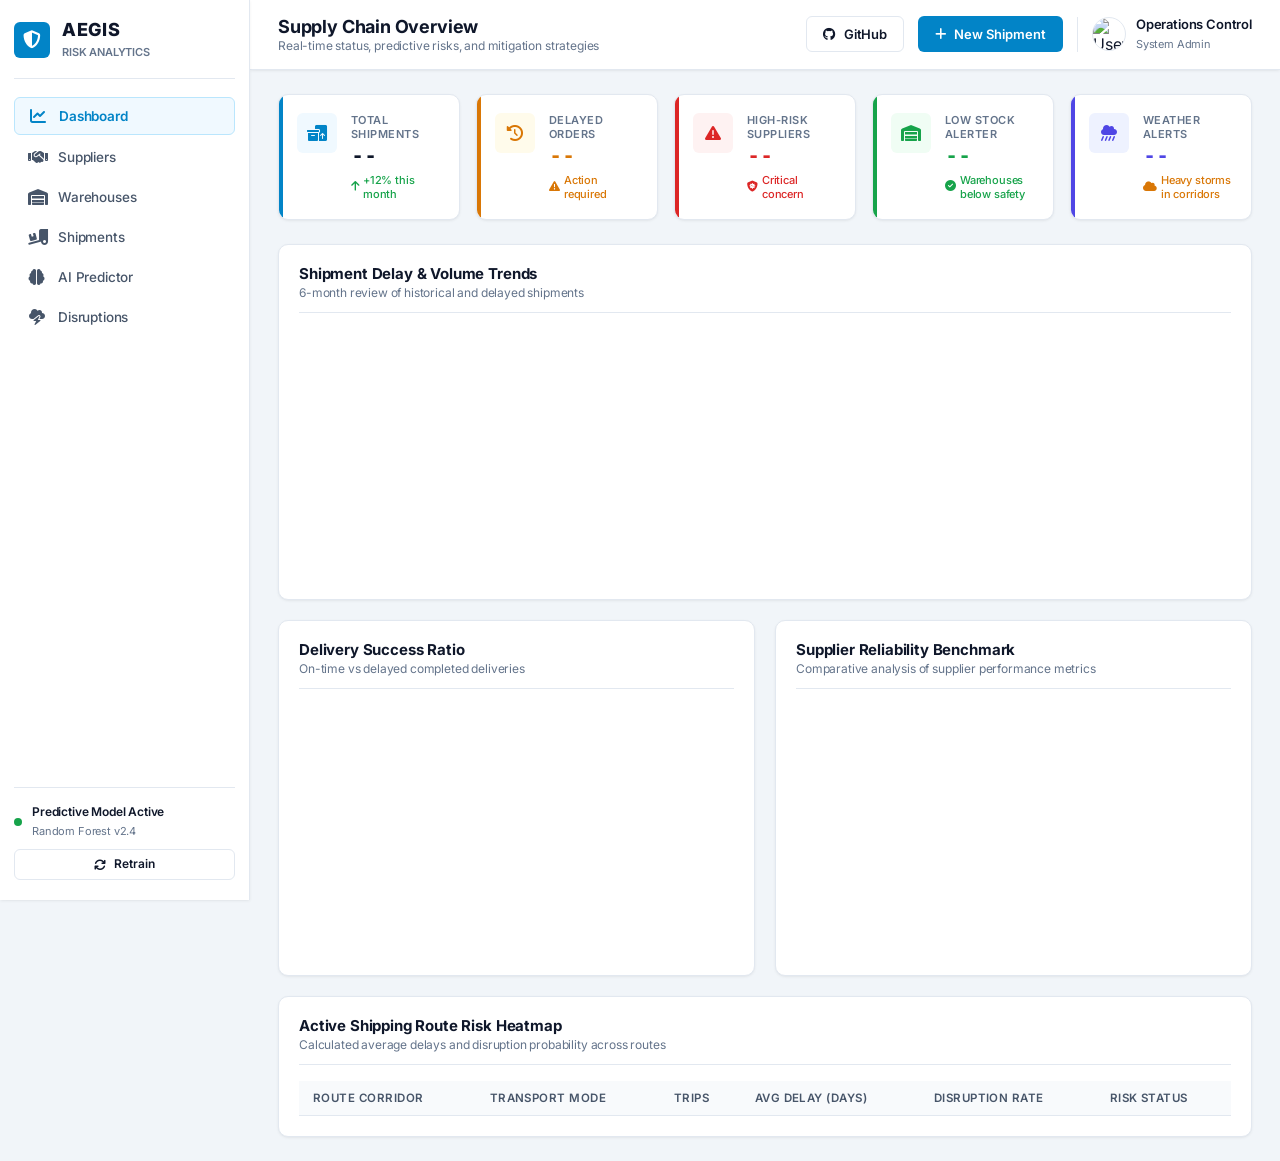
==== commit 6d7c1588: "Redesign supply chain dashboard with clean white theme and professional UI" ====
--- a/index.html
+++ b/index.html
@@ -58,7 +58,7 @@
                 <div class="model-status">
                     <div class="status-indicator online"></div>
                     <div class="status-details">
-                        <p>AI Engine Active</p>
+                        <p>Predictive Model Active</p>
                         <span>Random Forest v2.4</span>
                     </div>
                 </div>
@@ -77,11 +77,14 @@
                     <p id="current-tab-subtitle">Real-time status, predictive risks, and mitigation strategies</p>
                 </div>
                 <div class="header-actions">
+                    <a href="https://github.com/mrharshalbane/supply-chain-risk-prediction" target="_blank" rel="noopener noreferrer" class="btn btn-secondary" title="View Source on GitHub">
+                        <i class="fa-brands fa-github"></i> GitHub
+                    </a>
                     <button class="btn btn-primary" id="btn-add-shipment-header">
                         <i class="fa-solid fa-plus"></i> New Shipment
                     </button>
                     <div class="user-profile">
-                        <img src="https://ui-avatars.com/api/?name=Supply+Manager&background=0F172A&color=38BDF8&bold=true" alt="User Avatar" class="profile-pic">
+                        <img src="https://ui-avatars.com/api/?name=Supply+Manager&background=e2e8f0&color=0f172a&bold=true" alt="User Avatar" class="profile-pic">
                         <div class="user-info">
                             <h4>Operations Control</h4>
                             <span>System Admin</span>
@@ -643,7 +646,7 @@
                 <section class="tab-view" id="tab-disruptions">
                     <div class="disruption-header-card">
                         <div class="disruption-banner-content">
-                            <i class="fa-solid fa-triangle-exclamation pulse-warning"></i>
+                            <i class="fa-solid fa-triangle-exclamation text-amber"></i>
                             <div>
                                 <h3>Global Supply Chain Threat Matrix</h3>
                                 <p>Simulate localized political crises, weather events, or carrier closures to test the system resilience.</p>
--- a/static/css/style.css
+++ b/static/css/style.css
@@ -1,33 +1,54 @@
 /* ==========================================================================
-   AEGIS SUPPLY CHAIN RISK PREDICTOR - STYLESHEET
+   AEGIS SUPPLY CHAIN RISK PREDICTOR - LIGHT THEME STYLESHEET
    ========================================================================== */
 
 :root {
-    --bg-primary: #0b0f19;
-    --bg-secondary: #131a2b;
-    --bg-glass: rgba(20, 27, 47, 0.75);
-    --border-color: rgba(56, 189, 248, 0.12);
-    --border-hover: rgba(56, 189, 248, 0.3);
+    --bg-primary: #ffffff;
+    --bg-secondary: #f8fafc;
+    --bg-workspace: #f1f5f9;
+    --bg-card: #ffffff;
+    --bg-muted: #f8fafc;
     
-    --text-primary: #f8fafc;
-    --text-secondary: #94a3b8;
+    --border-color: #e2e8f0;
+    --border-hover: #cbd5e1;
+    --border-dark: #94a3b8;
+    
+    --text-primary: #0f172a;
+    --text-secondary: #475569;
     --text-muted: #64748b;
     
-    --color-primary: #38bdf8;
-    --color-primary-glow: rgba(56, 189, 248, 0.3);
-    --color-emerald: #10b981;
-    --color-emerald-glow: rgba(16, 185, 129, 0.25);
-    --color-amber: #f59e0b;
-    --color-amber-glow: rgba(245, 158, 11, 0.25);
-    --color-red: #ef4444;
-    --color-red-glow: rgba(239, 68, 68, 0.25);
-    --color-indigo: #6366f1;
-    --color-indigo-glow: rgba(99, 102, 241, 0.25);
+    --color-primary: #0284c7;
+    --color-primary-hover: #0369a1;
+    --color-primary-light: #f0f9ff;
+    --color-primary-border: #bae6fd;
+
+    --color-emerald: #16a34a;
+    --color-emerald-light: #f0fdf4;
+    --color-emerald-border: #bbf7d0;
+
+    --color-amber: #d97706;
+    --color-amber-light: #fffbeb;
+    --color-amber-border: #fde68a;
+
+    --color-red: #dc2626;
+    --color-red-light: #fef2f2;
+    --color-red-border: #fecaca;
+
+    --color-indigo: #4f46e5;
+    --color-indigo-light: #eef2ff;
+    --color-indigo-border: #c7d2fe;
     
     --font-sans: 'Inter', -apple-system, BlinkMacSystemFont, "Segoe UI", Roboto, sans-serif;
-    --font-mono: 'JetBrains Mono', monospace;
-    --card-shadow: 0 8px 32px 0 rgba(0, 0, 0, 0.37);
-    --transition-smooth: all 0.3s cubic-bezier(0.4, 0, 0.2, 1);
+    --font-mono: 'JetBrains Mono', Menlo, Monaco, Consolas, monospace;
+    
+    --card-shadow: 0 1px 3px 0 rgba(0, 0, 0, 0.06), 0 1px 2px -1px rgba(0, 0, 0, 0.04);
+    --shadow-md: 0 4px 6px -1px rgba(0, 0, 0, 0.06), 0 2px 4px -2px rgba(0, 0, 0, 0.03);
+    --shadow-lg: 0 10px 15px -3px rgba(0, 0, 0, 0.08), 0 4px 6px -4px rgba(0, 0, 0, 0.03);
+    
+    --transition-smooth: all 0.15s ease;
+    --radius-sm: 6px;
+    --radius-md: 10px;
+    --radius-lg: 14px;
 }
 
 /* Base Reset & Styling */
@@ -38,65 +59,67 @@
 }
 
 body {
-    background-color: var(--bg-primary);
+    background-color: var(--bg-workspace);
     color: var(--text-primary);
     font-family: var(--font-sans);
     min-height: 100vh;
     overflow-x: hidden;
     letter-spacing: -0.01em;
+    -webkit-font-smoothing: antialiased;
 }
 
 /* App Container Layout */
 .app-container {
     display: flex;
     min-height: 100vh;
+    background-color: var(--bg-workspace);
 }
 
 /* Sidebar Navigation */
 .sidebar {
-    width: 260px;
-    background-color: var(--bg-secondary);
+    width: 250px;
+    background-color: var(--bg-primary);
     border-right: 1px solid var(--border-color);
     display: flex;
     flex-direction: column;
-    padding: 24px 16px;
+    padding: 20px 14px;
     position: fixed;
     height: 100vh;
     z-index: 100;
+    box-shadow: var(--card-shadow);
 }
 
 .logo-area {
     display: flex;
     align-items: center;
     gap: 12px;
-    padding-bottom: 24px;
+    padding-bottom: 18px;
     border-bottom: 1px solid var(--border-color);
-    margin-bottom: 24px;
+    margin-bottom: 18px;
 }
 
 .logo-icon {
-    background: linear-gradient(135deg, var(--color-primary), var(--color-indigo));
-    width: 40px;
-    height: 40px;
-    border-radius: 10px;
+    background: var(--color-primary);
+    width: 36px;
+    height: 36px;
+    border-radius: var(--radius-sm);
     display: flex;
     align-items: center;
     justify-content: center;
-    box-shadow: 0 0 15px var(--color-primary-glow);
+    flex-shrink: 0;
 }
 
 .logo-icon i {
-    font-size: 20px;
+    font-size: 18px;
     color: #ffffff;
 }
 
 .logo-text h1 {
-    font-size: 20px;
+    font-size: 18px;
     font-weight: 800;
-    letter-spacing: 0.05em;
-    background: linear-gradient(to right, #ffffff, var(--color-primary));
-    -webkit-background-clip: text;
-    -webkit-text-fill-color: transparent;
+    letter-spacing: 0.04em;
+    color: var(--text-primary);
+    line-height: 1.1;
 }
 
 .logo-text span {
@@ -109,65 +132,60 @@
 .nav-menu {
     display: flex;
     flex-direction: column;
-    gap: 6px;
+    gap: 4px;
     flex-grow: 1;
 }
 
 .nav-item {
     display: flex;
     align-items: center;
-    gap: 14px;
-    padding: 12px 16px;
+    gap: 12px;
+    padding: 10px 14px;
     color: var(--text-secondary);
     text-decoration: none;
-    border-radius: 8px;
-    font-size: 14px;
+    border-radius: var(--radius-sm);
+    font-size: 13.5px;
     font-weight: 500;
     transition: var(--transition-smooth);
 }
 
 .nav-item i {
-    font-size: 18px;
-    width: 20px;
+    font-size: 16px;
+    width: 18px;
     text-align: center;
 }
 
 .nav-item:hover {
-    background-color: rgba(255, 255, 255, 0.03);
+    background-color: var(--bg-secondary);
     color: var(--text-primary);
 }
 
 .nav-item.active {
-    background-color: rgba(56, 189, 248, 0.08);
+    background-color: var(--color-primary-light);
     color: var(--color-primary);
-    border-left: 3px solid var(--color-primary);
-    box-shadow: inset 5px 0 15px rgba(56, 189, 248, 0.03);
+    font-weight: 600;
+    border: 1px solid var(--color-primary-border);
 }
 
 .sidebar-footer {
     border-top: 1px solid var(--border-color);
-    padding-top: 20px;
-    display: flex;
-    flex-direction: column;
-    gap: 12px;
+    padding-top: 16px;
+    display: flex;
+    flex-direction: column;
+    gap: 10px;
 }
 
 .model-status {
     display: flex;
     align-items: center;
     gap: 10px;
-    padding: 8px;
 }
 
 .status-indicator {
     width: 8px;
     height: 8px;
     border-radius: 50%;
-}
-
-.status-indicator.online {
     background-color: var(--color-emerald);
-    box-shadow: 0 0 10px var(--color-emerald-glow);
 }
 
 .status-details p {
@@ -177,67 +195,73 @@
 }
 
 .status-details span {
-    font-size: 10px;
+    font-size: 11px;
     color: var(--text-muted);
 }
 
 /* Main Workspace */
 .main-content {
-    margin-left: 260px;
+    margin-left: 250px;
     flex-grow: 1;
-    padding: 32px 40px;
+    display: flex;
+    flex-direction: column;
     min-height: 100vh;
-    display: flex;
-    flex-direction: column;
-    gap: 28px;
+    background-color: var(--bg-workspace);
 }
 
 /* Header */
 .main-header {
+    background-color: var(--bg-primary);
+    border-bottom: 1px solid var(--border-color);
+    padding: 16px 28px;
     display: flex;
     justify-content: space-between;
     align-items: center;
-    padding-bottom: 20px;
-    border-bottom: 1px solid var(--border-color);
+    position: sticky;
+    top: 0;
+    z-index: 90;
+    box-shadow: var(--card-shadow);
 }
 
 .header-title h2 {
-    font-size: 24px;
+    font-size: 18px;
     font-weight: 700;
-    color: var(--text-primary);
+    letter-spacing: -0.01em;
+    color: var(--text-primary);
+    line-height: 1.2;
 }
 
 .header-title p {
-    font-size: 13px;
-    color: var(--text-secondary);
-    margin-top: 2px;
+    font-size: 12px;
+    color: var(--text-muted);
 }
 
 .header-actions {
     display: flex;
     align-items: center;
-    gap: 20px;
+    gap: 14px;
 }
 
 .user-profile {
     display: flex;
     align-items: center;
-    gap: 12px;
-    padding-left: 20px;
+    gap: 10px;
+    padding-left: 14px;
     border-left: 1px solid var(--border-color);
 }
 
 .profile-pic {
-    width: 38px;
-    height: 38px;
+    width: 34px;
+    height: 34px;
     border-radius: 50%;
-    border: 2px solid var(--border-color);
+    border: 1px solid var(--border-color);
 }
 
 .user-info h4 {
     font-size: 13px;
     font-weight: 600;
     color: var(--text-primary);
+    line-height: 1.2;
 }
 
 .user-info span {
@@ -251,133 +275,137 @@
     align-items: center;
     justify-content: center;
     gap: 8px;
-    padding: 10px 18px;
-    border-radius: 8px;
+    font-family: var(--font-sans);
     font-size: 13px;
     font-weight: 600;
+    padding: 8px 16px;
+    border-radius: var(--radius-sm);
+    border: 1px solid transparent;
     cursor: pointer;
-    border: 1px solid transparent;
     transition: var(--transition-smooth);
-}
-
-.btn-primary {
-    background: linear-gradient(135deg, var(--color-primary), var(--color-indigo));
-    color: #ffffff;
-    box-shadow: 0 4px 15px rgba(56, 189, 248, 0.2);
-}
-
-.btn-primary:hover {
-    transform: translateY(-1px);
-    box-shadow: 0 6px 20px rgba(56, 189, 248, 0.35);
-}
-
-.btn-secondary {
-    background-color: rgba(255, 255, 255, 0.04);
-    border-color: var(--border-color);
-    color: var(--text-primary);
-}
-
-.btn-secondary:hover {
-    background-color: rgba(255, 255, 255, 0.08);
-    border-color: var(--border-hover);
-}
-
-.btn-warning {
-    background-color: rgba(245, 158, 11, 0.1);
-    border-color: rgba(245, 158, 11, 0.3);
-    color: var(--color-amber);
-}
-
-.btn-warning:hover {
-    background-color: rgba(245, 158, 11, 0.2);
-}
-
-.btn-danger {
-    background-color: rgba(239, 68, 68, 0.1);
-    border-color: rgba(239, 68, 68, 0.3);
-    color: var(--color-red);
-}
-
-.btn-danger:hover {
-    background-color: rgba(239, 68, 68, 0.2);
+    line-height: 1.4;
+    text-decoration: none;
+    white-space: nowrap;
 }
 
 .btn-sm {
     padding: 6px 12px;
-    font-size: 11px;
-    border-radius: 6px;
+    font-size: 12px;
 }
 
 .btn-block {
     width: 100%;
 }
 
-/* Tab Views Container */
+.btn-primary {
+    background-color: var(--color-primary);
+    color: #ffffff;
+}
+
+.btn-primary:hover {
+    background-color: var(--color-primary-hover);
+}
+
+.btn-secondary {
+    background-color: #ffffff;
+    color: var(--text-primary);
+    border-color: var(--border-color);
+}
+
+.btn-secondary:hover {
+    background-color: var(--bg-secondary);
+    border-color: var(--border-hover);
+}
+
+.btn-warning {
+    background-color: var(--color-amber);
+    color: #ffffff;
+}
+
+.btn-warning:hover {
+    background-color: #b45309;
+}
+
+.btn-danger {
+    background-color: var(--color-red);
+    color: #ffffff;
+}
+
+.btn-danger:hover {
+    background-color: #b91c1c;
+}
+
+.btn-group {
+    display: flex;
+    gap: 8px;
+}
+
+/* Tab Views */
 .tab-content-container {
+    padding: 24px 28px;
     flex-grow: 1;
 }
 
 .tab-view {
     display: none;
-    animation: fadeIn 0.4s ease;
 }
 
 .tab-view.active {
     display: block;
 }
 
-@keyframes fadeIn {
-    from { opacity: 0; transform: translateY(8px); }
-    to { opacity: 1; transform: translateY(0); }
-}
-
-/* Metric Cards */
+/* Metrics Cards Grid */
 .metrics-grid {
     display: grid;
-    grid-template-columns: repeat(auto-fit, minmax(200px, 1fr));
-    gap: 20px;
-    margin-bottom: 28px;
+    grid-template-columns: repeat(5, 1fr);
+    gap: 16px;
+    margin-bottom: 24px;
 }
 
 .metric-card {
-    background-color: var(--bg-glass);
-    backdrop-filter: blur(12px);
+    background: var(--bg-card);
     border: 1px solid var(--border-color);
-    border-radius: 12px;
-    padding: 20px;
-    display: flex;
-    align-items: center;
-    gap: 16px;
-    transition: var(--transition-smooth);
+    border-radius: var(--radius-md);
+    padding: 18px;
+    display: flex;
+    align-items: flex-start;
+    gap: 14px;
     box-shadow: var(--card-shadow);
-}
-
-.metric-card:hover {
-    transform: translateY(-4px);
-    border-color: var(--border-hover);
-}
-
-.card-glow-blue:hover { box-shadow: 0 8px 30px rgba(56, 189, 248, 0.1); }
-.card-glow-amber:hover { box-shadow: 0 8px 30px rgba(245, 158, 11, 0.1); }
-.card-glow-red:hover { box-shadow: 0 8px 30px rgba(239, 68, 68, 0.1); }
-.card-glow-emerald:hover { box-shadow: 0 8px 30px rgba(16, 185, 129, 0.1); }
-.card-glow-indigo:hover { box-shadow: 0 8px 30px rgba(99, 102, 241, 0.1); }
+    position: relative;
+    overflow: hidden;
+}
+
+.metric-card::before {
+    content: '';
+    position: absolute;
+    top: 0;
+    left: 0;
+    width: 4px;
+    height: 100%;
+}
+
+.card-glow-blue::before { background-color: var(--color-primary); }
+.card-glow-amber::before { background-color: var(--color-amber); }
+.card-glow-red::before { background-color: var(--color-red); }
+.card-glow-emerald::before { background-color: var(--color-emerald); }
+.card-glow-indigo::before { background-color: var(--color-indigo); }
 
 .card-icon {
-    width: 48px;
-    height: 48px;
-    border-radius: 10px;
+    width: 40px;
+    height: 40px;
+    border-radius: var(--radius-sm);
     display: flex;
     align-items: center;
     justify-content: center;
-    font-size: 20px;
-}
-
-.blue-bg { background-color: rgba(56, 189, 248, 0.1); color: var(--color-primary); }
-.amber-bg { background-color: rgba(245, 158, 11, 0.1); color: var(--color-amber); }
-.red-bg { background-color: rgba(239, 68, 68, 0.1); color: var(--color-red); }
-.emerald-bg { background-color: rgba(16, 185, 129, 0.1); color: var(--color-emerald); }
-.indigo-bg { background-color: rgba(99, 102, 241, 0.1); color: var(--color-indigo); }
+    font-size: 16px;
+    flex-shrink: 0;
+}
+
+.blue-bg { background-color: var(--color-primary-light); color: var(--color-primary); }
+.amber-bg { background-color: var(--color-amber-light); color: var(--color-amber); }
+.red-bg { background-color: var(--color-red-light); color: var(--color-red); }
+.emerald-bg { background-color: var(--color-emerald-light); color: var(--color-emerald); }
+.indigo-bg { background-color: var(--color-indigo-light); color: var(--color-indigo); }
 
 .card-data {
     display: flex;
@@ -387,45 +415,50 @@
 .metric-label {
     font-size: 11px;
     font-weight: 600;
+    color: var(--text-muted);
     text-transform: uppercase;
-    color: var(--text-secondary);
-    letter-spacing: 0.05em;
+    letter-spacing: 0.04em;
+    margin-bottom: 4px;
 }
 
 .metric-value {
-    font-size: 24px;
+    font-size: 22px;
     font-weight: 800;
-    margin: 4px 0;
-    color: var(--text-primary);
+    color: var(--text-primary);
+    font-family: var(--font-mono);
+    line-height: 1.1;
+    margin-bottom: 4px;
 }
 
 .metric-change {
-    font-size: 10px;
-    font-weight: 500;
-}
-
-.metric-change.positive { color: var(--color-emerald); }
-.metric-change.warning { color: var(--color-amber); }
-.metric-change.danger { color: var(--color-red); }
-.metric-change.safe { color: var(--color-primary); }
+    font-size: 11px;
+    display: flex;
+    align-items: center;
+    gap: 4px;
+}
+
+.metric-change.positive { color: var(--color-emerald); font-weight: 500; }
+.metric-change.warning { color: var(--color-amber); font-weight: 500; }
+.metric-change.danger { color: var(--color-red); font-weight: 500; }
+.metric-change.safe { color: var(--color-emerald); font-weight: 500; }
 
 .text-amber { color: var(--color-amber); }
 .text-red { color: var(--color-red); }
 .text-emerald { color: var(--color-emerald); }
 .text-indigo { color: var(--color-indigo); }
 
-/* Grid Dashboard */
+/* Dashboard Grid & Cards */
 .dashboard-grid {
     display: grid;
     grid-template-columns: repeat(2, 1fr);
-    gap: 24px;
+    gap: 20px;
 }
 
 .grid-card {
-    background-color: var(--bg-glass);
+    background: var(--bg-card);
     border: 1px solid var(--border-color);
-    border-radius: 16px;
-    padding: 24px;
+    border-radius: var(--radius-md);
+    padding: 20px;
     box-shadow: var(--card-shadow);
 }
 
@@ -433,14 +466,21 @@
     grid-column: span 2;
 }
 
+.full-width {
+    width: 100%;
+}
+
 .card-header {
-    margin-bottom: 20px;
+    margin-bottom: 16px;
+    padding-bottom: 12px;
+    border-bottom: 1px solid var(--border-color);
 }
 
 .card-header h3 {
-    font-size: 16px;
+    font-size: 15px;
     font-weight: 700;
     color: var(--text-primary);
+    line-height: 1.2;
 }
 
 .card-header p {
@@ -451,11 +491,46 @@
 
 .chart-wrapper {
     position: relative;
-    height: 280px;
+    height: 250px;
     width: 100%;
 }
 
-/* Forms & Input Styling */
+/* Tables */
+.table-responsive {
+    overflow-x: auto;
+    width: 100%;
+}
+
+.data-table {
+    width: 100%;
+    border-collapse: collapse;
+    font-size: 13px;
+    text-align: left;
+}
+
+.data-table th {
+    background-color: var(--bg-secondary);
+    color: var(--text-secondary);
+    font-weight: 600;
+    font-size: 11.5px;
+    text-transform: uppercase;
+    letter-spacing: 0.04em;
+    padding: 10px 14px;
+    border-bottom: 1px solid var(--border-color);
+}
+
+.data-table td {
+    padding: 12px 14px;
+    border-bottom: 1px solid var(--border-color);
+    color: var(--text-secondary);
+    vertical-align: middle;
+}
+
+.data-table tbody tr:hover {
+    background-color: var(--bg-secondary);
+}
+
+/* Section Action Bar */
 .section-actions-bar {
     display: flex;
     justify-content: space-between;
@@ -464,53 +539,35 @@
 }
 
 .section-actions-bar h3 {
-    font-size: 18px;
+    font-size: 17px;
     font-weight: 700;
+    color: var(--text-primary);
+}
+
+/* Collapsible Forms */
+.form-panel {
+    background: var(--bg-card);
+    border: 1px solid var(--border-color);
+    border-radius: var(--radius-md);
+    padding: 22px;
+    margin-bottom: 24px;
+    box-shadow: var(--card-shadow);
 }
 
 .collapse-panel {
-    max-height: 0;
-    overflow: hidden;
-    transition: max-height 0.4s ease-out, padding 0.4s ease-out;
+    display: none;
 }
 
 .collapse-panel.open {
-    max-height: 800px;
-    margin-bottom: 24px;
-}
-
-.form-panel {
-    background-color: rgba(20, 27, 47, 0.95);
-    border: 1px solid var(--border-hover);
-    border-radius: 16px;
-    padding: 0;
-    box-shadow: 0 10px 40px rgba(0, 0, 0, 0.5);
-}
-
-.form-panel.open {
-    padding: 24px;
-}
-
-.panel-header {
-    display: flex;
-    justify-content: space-between;
-    align-items: center;
-    border-bottom: 1px solid var(--border-color);
-    padding-bottom: 12px;
-    margin-bottom: 20px;
-}
-
-.panel-header h4 {
-    font-size: 16px;
-    font-weight: 700;
+    display: block;
 }
 
 .close-btn {
     background: none;
     border: none;
-    color: var(--text-secondary);
+    font-size: 16px;
+    color: var(--text-muted);
     cursor: pointer;
-    font-size: 16px;
 }
 
 .close-btn:hover {
@@ -519,325 +576,203 @@
 
 .grid-form {
     display: grid;
-    grid-template-columns: repeat(auto-fit, minmax(220px, 1fr));
-    gap: 20px;
-}
-
-.vertical-form {
-    display: flex;
-    flex-direction: column;
+    grid-template-columns: repeat(2, 1fr);
     gap: 16px;
 }
 
 .form-group {
     display: flex;
     flex-direction: column;
-    gap: 8px;
 }
 
 .form-group label {
     font-size: 12px;
     font-weight: 600;
     color: var(--text-secondary);
+    margin-bottom: 6px;
 }
 
 .form-group input,
 .form-group select {
-    background-color: rgba(255, 255, 255, 0.03);
-    border: 1px solid var(--border-color);
-    border-radius: 8px;
-    padding: 10px 14px;
-    color: var(--text-primary);
     font-family: var(--font-sans);
     font-size: 13px;
+    color: var(--text-primary);
+    background: #ffffff;
+    border: 1px solid var(--border-hover);
+    border-radius: var(--radius-sm);
+    padding: 8px 12px;
+    outline: none;
     transition: var(--transition-smooth);
-    outline: none;
 }
 
 .form-group input:focus,
 .form-group select:focus {
     border-color: var(--color-primary);
-    box-shadow: 0 0 10px rgba(56, 189, 248, 0.15);
+    box-shadow: 0 0 0 3px rgba(2, 132, 199, 0.12);
 }
 
 .form-actions {
     grid-column: 1 / -1;
     display: flex;
     justify-content: flex-end;
-    gap: 12px;
+    gap: 10px;
     margin-top: 10px;
+    padding-top: 12px;
     border-top: 1px solid var(--border-color);
-    padding-top: 16px;
-}
-
-.helper-text {
-    font-size: 11px;
-    color: var(--text-muted);
-}
-
-/* Slider Controls */
-.slider-container {
-    display: flex;
-    align-items: center;
-    gap: 14px;
-}
-
-.custom-slider {
-    flex-grow: 1;
-    -webkit-appearance: none;
-    appearance: none;
-    height: 6px;
-    border-radius: 3px;
-    background: rgba(255, 255, 255, 0.08);
-    outline: none;
-}
-
-.custom-slider::-webkit-slider-thumb {
-    -webkit-appearance: none;
-    appearance: none;
-    width: 16px;
-    height: 16px;
-    border-radius: 50%;
-    background: linear-gradient(135deg, var(--color-primary), var(--color-indigo));
-    cursor: pointer;
-    box-shadow: 0 0 10px var(--color-primary-glow);
-}
-
-.slider-value {
-    font-family: var(--font-mono);
-    font-size: 12px;
-    color: var(--color-primary);
-    min-width: 60px;
-    text-align: right;
-}
-
-/* Data Table Styling */
-.table-responsive {
-    overflow-x: auto;
-    width: 100%;
-}
-
-.data-table {
-    width: 100%;
-    border-collapse: collapse;
-    text-align: left;
-    font-size: 13px;
-}
-
-.data-table th,
-.data-table td {
-    padding: 14px 16px;
-    border-bottom: 1px solid var(--border-color);
-}
-
-.data-table th {
-    color: var(--text-secondary);
-    font-weight: 600;
-    text-transform: uppercase;
-    font-size: 11px;
-    letter-spacing: 0.05em;
-    background-color: rgba(255, 255, 255, 0.01);
-}
-
-.data-table tbody tr {
-    transition: var(--transition-smooth);
-}
-
-.data-table tbody tr:hover {
-    background-color: rgba(255, 255, 255, 0.02);
-}
-
-/* Supplier Layout */
+}
+
+/* Suppliers Grid */
 .suppliers-grid {
     display: grid;
-    grid-template-columns: repeat(auto-fit, minmax(320px, 1fr));
-    gap: 24px;
+    grid-template-columns: repeat(auto-fill, minmax(280px, 1fr));
+    gap: 18px;
 }
 
 .supplier-card {
-    background-color: var(--bg-glass);
+    background: var(--bg-card);
     border: 1px solid var(--border-color);
-    border-radius: 16px;
-    padding: 24px;
+    border-radius: var(--radius-md);
+    padding: 18px;
     box-shadow: var(--card-shadow);
     display: flex;
     flex-direction: column;
-    gap: 16px;
-    transition: var(--transition-smooth);
+    justify-content: space-between;
 }
 
 .supplier-card:hover {
-    transform: translateY(-4px);
     border-color: var(--border-hover);
-    box-shadow: 0 8px 30px rgba(56, 189, 248, 0.05);
-}
-
-.supplier-card-header {
-    display: flex;
-    justify-content: space-between;
-    align-items: flex-start;
-}
-
-.supplier-details h4 {
-    font-size: 16px;
+    box-shadow: var(--shadow-md);
+}
+
+.sup-card-header {
+    display: flex;
+    align-items: center;
+    gap: 12px;
+    margin-bottom: 14px;
+}
+
+.sup-avatar {
+    width: 38px;
+    height: 38px;
+    border-radius: var(--radius-sm);
+    background: var(--color-primary-light);
+    color: var(--color-primary);
+    display: flex;
+    align-items: center;
+    justify-content: center;
     font-weight: 700;
-}
-
-.supplier-details p {
-    font-size: 12px;
-    color: var(--text-muted);
-    margin-top: 4px;
-}
-
-.badge {
-    padding: 4px 8px;
-    border-radius: 4px;
+    font-size: 14px;
+}
+
+.sup-info h4 {
+    font-size: 14px;
+    font-weight: 700;
+    color: var(--text-primary);
+}
+
+.sup-info span {
+    font-size: 11px;
+    color: var(--text-muted);
+}
+
+.sup-stats-row {
+    display: grid;
+    grid-template-columns: repeat(3, 1fr);
+    gap: 8px;
+    background: var(--bg-secondary);
+    border: 1px solid var(--border-color);
+    border-radius: var(--radius-sm);
+    padding: 10px;
+    margin-bottom: 12px;
+    text-align: center;
+}
+
+.sup-stat-lbl {
     font-size: 10px;
+    text-transform: uppercase;
+    color: var(--text-muted);
+    font-weight: 600;
+}
+
+.sup-stat-val {
+    font-size: 14px;
     font-weight: 700;
-    text-transform: uppercase;
-}
-
-.badge-success { background-color: rgba(16, 185, 129, 0.15); color: var(--color-emerald); }
-.badge-warning { background-color: rgba(245, 158, 11, 0.15); color: var(--color-amber); }
-.badge-danger { background-color: rgba(239, 68, 68, 0.15); color: var(--color-red); }
-.badge-neutral { background-color: rgba(255, 255, 255, 0.08); color: var(--text-secondary); }
-
-.supplier-perf-stats {
-    display: flex;
-    flex-direction: column;
-    gap: 10px;
-}
-
-.perf-row {
-    display: flex;
-    justify-content: space-between;
-    align-items: center;
-    font-size: 12px;
-}
-
-.perf-row span {
-    color: var(--text-secondary);
-}
-
-.perf-row strong {
     font-family: var(--font-mono);
-}
-
-.bar-container {
-    height: 6px;
-    background-color: rgba(255, 255, 255, 0.05);
-    border-radius: 3px;
-    width: 100%;
-    margin-top: 4px;
-    overflow: hidden;
-}
-
-.bar-fill {
-    height: 100%;
-    border-radius: 3px;
-}
-
-.supplier-card-footer {
-    display: flex;
-    justify-content: space-between;
-    align-items: center;
-    border-top: 1px solid var(--border-color);
-    padding-top: 14px;
-    font-size: 11px;
-    color: var(--text-muted);
-}
-
-/* Warehouse Layout */
+    color: var(--text-primary);
+}
+
+/* Warehouses Layout */
 .warehouse-layout {
     display: grid;
-    grid-template-columns: 350px 1fr;
-    gap: 24px;
+    grid-template-columns: 1fr 1.2fr;
+    gap: 20px;
 }
 
 .warehouse-grid {
     display: flex;
     flex-direction: column;
-    gap: 20px;
+    gap: 14px;
 }
 
 .warehouse-card {
-    background-color: var(--bg-glass);
+    background: var(--bg-card);
     border: 1px solid var(--border-color);
-    border-radius: 16px;
-    padding: 20px;
+    border-radius: var(--radius-md);
+    padding: 16px;
     box-shadow: var(--card-shadow);
-    transition: var(--transition-smooth);
-}
-
-.warehouse-card:hover {
-    border-color: var(--border-hover);
-}
-
-.wh-card-header {
+}
+
+.wh-header {
     display: flex;
     justify-content: space-between;
-    margin-bottom: 14px;
-}
-
-.wh-card-header h4 {
-    font-size: 15px;
+    align-items: center;
+    margin-bottom: 12px;
+}
+
+.wh-name {
+    font-size: 14px;
     font-weight: 700;
-}
-
-.wh-card-header span {
-    font-size: 11px;
-    color: var(--text-muted);
+    color: var(--text-primary);
 }
 
 .wh-gauge-row {
     display: flex;
     align-items: center;
     gap: 12px;
-    margin-bottom: 12px;
-}
-
-.gauge-line-outer {
+    margin-bottom: 10px;
+}
+
+.wh-gauge-bar {
     flex-grow: 1;
-    height: 10px;
-    background-color: rgba(255, 255, 255, 0.05);
-    border-radius: 5px;
+    height: 8px;
+    background-color: var(--border-color);
+    border-radius: 999px;
     overflow: hidden;
 }
 
 .gauge-line-fill {
     height: 100%;
-    border-radius: 5px;
-}
-
-.wh-gauge-row strong {
-    font-family: var(--font-mono);
-    font-size: 12px;
-    min-width: 35px;
+    border-radius: 999px;
+    background-color: var(--color-primary);
 }
 
 .wh-footer {
     display: flex;
     justify-content: space-between;
-    font-size: 11px;
-    color: var(--text-secondary);
+    font-size: 11.5px;
+    color: var(--text-muted);
 }
 
 .wh-footer.alert-active {
     color: var(--color-red);
     font-weight: 600;
-    animation: flashRed 1.5s infinite;
-}
-
-@keyframes flashRed {
-    0%, 100% { opacity: 1; }
-    50% { opacity: 0.5; }
 }
 
 .inventory-card {
-    background-color: var(--bg-glass);
+    background: var(--bg-card);
     border: 1px solid var(--border-color);
-    border-radius: 16px;
-    padding: 24px;
+    border-radius: var(--radius-md);
+    padding: 20px;
     box-shadow: var(--card-shadow);
 }
 
@@ -849,13 +784,46 @@
 }
 
 .predictor-controls {
-    background-color: rgba(20, 27, 47, 0.85);
+    background: var(--bg-card);
     border: 1px solid var(--border-color);
-    border-radius: 16px;
-    padding: 24px;
+    border-radius: var(--radius-md);
+    padding: 22px;
     box-shadow: var(--card-shadow);
 }
 
+.vertical-form {
+    display: flex;
+    flex-direction: column;
+    gap: 14px;
+}
+
+.helper-text {
+    font-size: 11px;
+    color: var(--text-muted);
+    margin-top: 4px;
+}
+
+.slider-container {
+    display: flex;
+    align-items: center;
+    gap: 12px;
+}
+
+.custom-slider {
+    flex-grow: 1;
+    accent-color: var(--color-primary);
+}
+
+.slider-value {
+    font-family: var(--font-mono);
+    font-size: 12px;
+    font-weight: 600;
+    min-width: 60px;
+    text-align: right;
+    color: var(--text-primary);
+}
+
+/* Predictor Results */
 .predictor-results {
     display: flex;
     flex-direction: column;
@@ -863,63 +831,65 @@
 
 .results-grid-top {
     display: grid;
-    grid-template-columns: 280px 1fr;
+    grid-template-columns: 260px 1fr;
     gap: 20px;
 }
 
 .results-stats-panel {
     display: grid;
     grid-template-rows: 1fr 1fr;
-    gap: 20px;
+    gap: 16px;
 }
 
 .metric-item {
     display: flex;
     flex-direction: column;
     justify-content: center;
-    padding: 20px;
+    padding: 18px 20px;
 }
 
 .metric-item .label {
     font-size: 11px;
     font-weight: 600;
     text-transform: uppercase;
-    color: var(--text-secondary);
-    letter-spacing: 0.05em;
+    color: var(--text-muted);
+    letter-spacing: 0.04em;
 }
 
 .metric-item h3 {
-    font-size: 28px;
+    font-size: 26px;
     font-weight: 800;
-    margin: 6px 0;
+    margin: 4px 0;
     font-family: var(--font-mono);
+    color: var(--text-primary);
 }
 
 .progress-bar-container {
-    height: 4px;
-    background-color: rgba(255, 255, 255, 0.05);
-    border-radius: 2px;
+    height: 6px;
+    background-color: var(--border-color);
+    border-radius: 999px;
     width: 100%;
-    margin-top: 4px;
+    margin-top: 6px;
+    overflow: hidden;
 }
 
 .progress-bar {
     height: 100%;
     background-color: var(--color-indigo);
-    border-radius: 2px;
-    transition: width 0.8s ease;
+    border-radius: 999px;
+    transition: width 0.6s ease;
 }
 
 .explanation-text {
-    font-size: 11px;
-    color: var(--text-muted);
-}
-
-/* Risk Score Gauge */
+    font-size: 11.5px;
+    color: var(--text-muted);
+}
+
+/* Risk Gauge */
 .risk-gauge-wrapper {
     display: flex;
     justify-content: center;
-    margin: 16px 0;
+    margin: 14px 0;
 }
 
 .risk-gauge {
@@ -934,7 +904,7 @@
 
 .gauge-background {
     fill: none;
-    stroke: rgba(255, 255, 255, 0.05);
+    stroke: var(--border-color);
     stroke-width: 8;
 }
 
@@ -954,9 +924,10 @@
 }
 
 .gauge-text h2 {
-    font-size: 24px;
+    font-size: 22px;
     font-weight: 800;
     font-family: var(--font-mono);
+    color: var(--text-primary);
 }
 
 .gauge-text span {
@@ -967,87 +938,117 @@
 }
 
 .risk-badge {
-    margin-top: 10px;
     display: inline-block;
-}
-
-/* Recommendations styling */
+    padding: 3px 10px;
+    border-radius: var(--radius-sm);
+    font-size: 12px;
+    font-weight: 700;
+    text-transform: uppercase;
+}
+
+.badge-neutral {
+    background-color: var(--bg-secondary);
+    color: var(--text-muted);
+    border: 1px solid var(--border-color);
+}
+
+.badge-low {
+    background-color: var(--color-emerald-light);
+    color: var(--color-emerald);
+    border: 1px solid var(--color-emerald-border);
+}
+
+.badge-med {
+    background-color: var(--color-amber-light);
+    color: var(--color-amber);
+    border: 1px solid var(--color-amber-border);
+}
+
+.badge-high {
+    background-color: var(--color-red-light);
+    color: var(--color-red);
+    border: 1px solid var(--color-red-border);
+}
+
+/* Recommendations Card */
 .card-header-ai {
     display: flex;
     justify-content: space-between;
     align-items: center;
     border-bottom: 1px solid var(--border-color);
-    padding-bottom: 16px;
+    padding-bottom: 14px;
 }
 
 .header-ai-title {
     display: flex;
     align-items: center;
-    gap: 16px;
+    gap: 14px;
 }
 
 .header-ai-title i {
-    font-size: 24px;
-    background: rgba(99, 102, 241, 0.1);
-    width: 48px;
-    height: 48px;
-    border-radius: 12px;
+    font-size: 20px;
+    background: var(--color-indigo-light);
+    color: var(--color-indigo);
+    width: 40px;
+    height: 40px;
+    border-radius: var(--radius-sm);
     display: flex;
     align-items: center;
     justify-content: center;
 }
 
 .recommendations-body {
-    padding-top: 16px;
+    padding-top: 14px;
 }
 
 .recommendation-list {
     list-style: none;
     display: flex;
     flex-direction: column;
-    gap: 12px;
+    gap: 10px;
 }
 
 .recommendation-list li {
-    background-color: rgba(255, 255, 255, 0.015);
+    background-color: var(--bg-secondary);
     border: 1px solid var(--border-color);
     border-left: 4px solid var(--color-indigo);
-    border-radius: 8px;
-    padding: 14px 16px;
+    border-radius: var(--radius-sm);
+    padding: 12px 16px;
     display: flex;
     align-items: flex-start;
     gap: 12px;
     font-size: 13px;
     line-height: 1.5;
-    transition: var(--transition-smooth);
-}
-
-.recommendation-list li:hover {
-    border-color: var(--border-hover);
-    background-color: rgba(255, 255, 255, 0.03);
+    color: var(--text-secondary);
 }
 
 .recommendation-list li i {
-    font-size: 16px;
+    font-size: 15px;
     color: var(--color-indigo);
     margin-top: 2px;
+    flex-shrink: 0;
 }
 
 .reco-placeholder {
-    border-left: 4px dashed var(--text-muted) !important;
-    color: var(--text-secondary);
+    border-left: 4px dashed var(--border-dark) !important;
+    color: var(--text-muted);
 }
 
 .reco-placeholder i {
     color: var(--text-muted) !important;
 }
 
+.mt-4 {
+    margin-top: 20px;
+}
+
 /* Disruptions Layout */
 .disruption-header-card {
-    background: linear-gradient(135deg, rgba(239, 68, 68, 0.15), rgba(99, 102, 241, 0.05));
-    border: 1px solid rgba(239, 68, 68, 0.3);
-    border-radius: 16px;
-    padding: 24px;
+    background: var(--bg-card);
+    border: 1px solid var(--border-color);
+    border-left: 4px solid var(--color-amber);
+    border-radius: var(--radius-md);
+    padding: 20px;
     margin-bottom: 24px;
     box-shadow: var(--card-shadow);
 }
@@ -1055,83 +1056,77 @@
 .disruption-banner-content {
     display: flex;
     align-items: center;
-    gap: 20px;
+    gap: 16px;
 }
 
 .disruption-banner-content i {
-    font-size: 32px;
-    color: var(--color-red);
-}
-
-.pulse-warning {
-    animation: warningPulse 2.0s infinite;
-}
-
-@keyframes warningPulse {
-    0%, 100% { transform: scale(1); filter: drop-shadow(0 0 2px rgba(239,68,68,0)); }
-    50% { transform: scale(1.1); filter: drop-shadow(0 0 10px rgba(239,68,68,0.6)); }
+    font-size: 26px;
+    color: var(--color-amber);
 }
 
 .disruptions-layout {
     display: grid;
     grid-template-columns: 1fr 1fr;
-    gap: 24px;
+    gap: 20px;
 }
 
 .simulation-list {
     display: flex;
     flex-direction: column;
+    gap: 12px;
+    margin-top: 10px;
+}
+
+.simulator-item {
+    background-color: var(--bg-secondary);
+    border: 1px solid var(--border-color);
+    border-radius: var(--radius-sm);
+    padding: 14px 16px;
+    display: flex;
+    justify-content: space-between;
+    align-items: center;
     gap: 16px;
-    margin-top: 10px;
-}
-
-.simulator-item {
-    background-color: rgba(255, 255, 255, 0.01);
-    border: 1px solid var(--border-color);
-    border-radius: 10px;
-    padding: 16px;
-    display: flex;
-    justify-content: space-between;
-    align-items: center;
-    gap: 16px;
 }
 
 .sim-details h5 {
-    font-size: 14px;
+    font-size: 13.5px;
     font-weight: 700;
-    margin-bottom: 4px;
+    color: var(--text-primary);
+    margin-bottom: 2px;
 }
 
 .sim-details p {
-    font-size: 11px;
+    font-size: 11.5px;
     color: var(--text-secondary);
 }
 
 .active-threats-list {
     display: flex;
     flex-direction: column;
-    gap: 12px;
+    gap: 10px;
 }
 
 .threat-item {
-    background-color: rgba(239, 68, 68, 0.05);
-    border: 1px solid rgba(239, 68, 68, 0.2);
+    background-color: var(--color-red-light);
+    border: 1px solid var(--color-red-border);
     border-left: 4px solid var(--color-red);
-    border-radius: 8px;
-    padding: 12px 16px;
+    border-radius: var(--radius-sm);
+    padding: 12px 14px;
     display: flex;
     align-items: flex-start;
     gap: 12px;
-    font-size: 12px;
+    font-size: 12.5px;
 }
 
 .threat-item i {
     color: var(--color-red);
     margin-top: 2px;
+    flex-shrink: 0;
 }
 
 .threat-info h6 {
     font-weight: 700;
+    color: var(--text-primary);
     margin-bottom: 2px;
 }
 
@@ -1139,45 +1134,46 @@
     color: var(--text-muted);
 }
 
-/* Notification Toast */
+/* Toast Notification */
 .toast {
     position: fixed;
-    bottom: 30px;
-    right: 30px;
-    background-color: var(--bg-secondary);
-    border: 1px solid var(--color-emerald);
-    border-radius: 10px;
-    padding: 16px 20px;
-    display: flex;
-    align-items: center;
-    gap: 14px;
-    box-shadow: 0 10px 30px rgba(0, 0, 0, 0.5);
+    bottom: 24px;
+    right: 24px;
+    background-color: #0f172a;
+    color: #ffffff;
+    border-radius: var(--radius-sm);
+    padding: 14px 18px;
+    display: flex;
+    align-items: center;
+    gap: 12px;
+    box-shadow: var(--shadow-lg);
     z-index: 999;
     transform: translateY(0);
-    transition: transform 0.3s ease, opacity 0.3s ease;
+    transition: transform 0.2s ease, opacity 0.2s ease;
     opacity: 1;
 }
 
 .toast.hidden {
-    transform: translateY(100px);
+    transform: translateY(80px);
     opacity: 0;
     pointer-events: none;
 }
 
 .toast-icon {
-    font-size: 20px;
-    color: var(--color-emerald);
+    font-size: 18px;
+    color: #4ade80;
 }
 
 .toast-body h5 {
     font-size: 13px;
     font-weight: 700;
+    color: #ffffff;
     margin-bottom: 2px;
 }
 
 .toast-body p {
-    font-size: 11px;
-    color: var(--text-secondary);
+    font-size: 11.5px;
+    color: #cbd5e1;
 }
 
 /* Custom Scrollbars */
@@ -1187,14 +1183,69 @@
 }
 
 ::-webkit-scrollbar-track {
-    background: var(--bg-primary);
+    background: var(--bg-workspace);
 }
 
 ::-webkit-scrollbar-thumb {
-    background: var(--border-color);
+    background: var(--border-hover);
     border-radius: 3px;
 }
 
 ::-webkit-scrollbar-thumb:hover {
-    background: var(--border-hover);
-}
+    background: var(--border-dark);
+}
+
+/* Responsive */
+@media (max-width: 1200px) {
+    .metrics-grid {
+        grid-template-columns: repeat(3, 1fr);
+    }
+    .ai-predictor-layout {
+        grid-template-columns: 1fr;
+    }
+    .results-grid-top {
+        grid-template-columns: 1fr;
+    }
+    .warehouse-layout {
+        grid-template-columns: 1fr;
+    }
+}
+
+@media (max-width: 900px) {
+    .sidebar {
+        width: 70px;
+        padding: 16px 10px;
+    }
+    .logo-text, .nav-item span, .sidebar-footer {
+        display: none;
+    }
+    .main-content {
+        margin-left: 70px;
+    }
+    .metrics-grid {
+        grid-template-columns: repeat(2, 1fr);
+    }
+    .dashboard-grid {
+        grid-template-columns: 1fr;
+    }
+    .double-width {
+        grid-column: span 1;
+    }
+    .disruptions-layout {
+        grid-template-columns: 1fr;
+    }
+}
+
+@media (max-width: 600px) {
+    .metrics-grid {
+        grid-template-columns: 1fr;
+    }
+    .main-header {
+        flex-direction: column;
+        align-items: flex-start;
+        gap: 12px;
+    }
+    .grid-form {
+        grid-template-columns: 1fr;
+    }
+}
